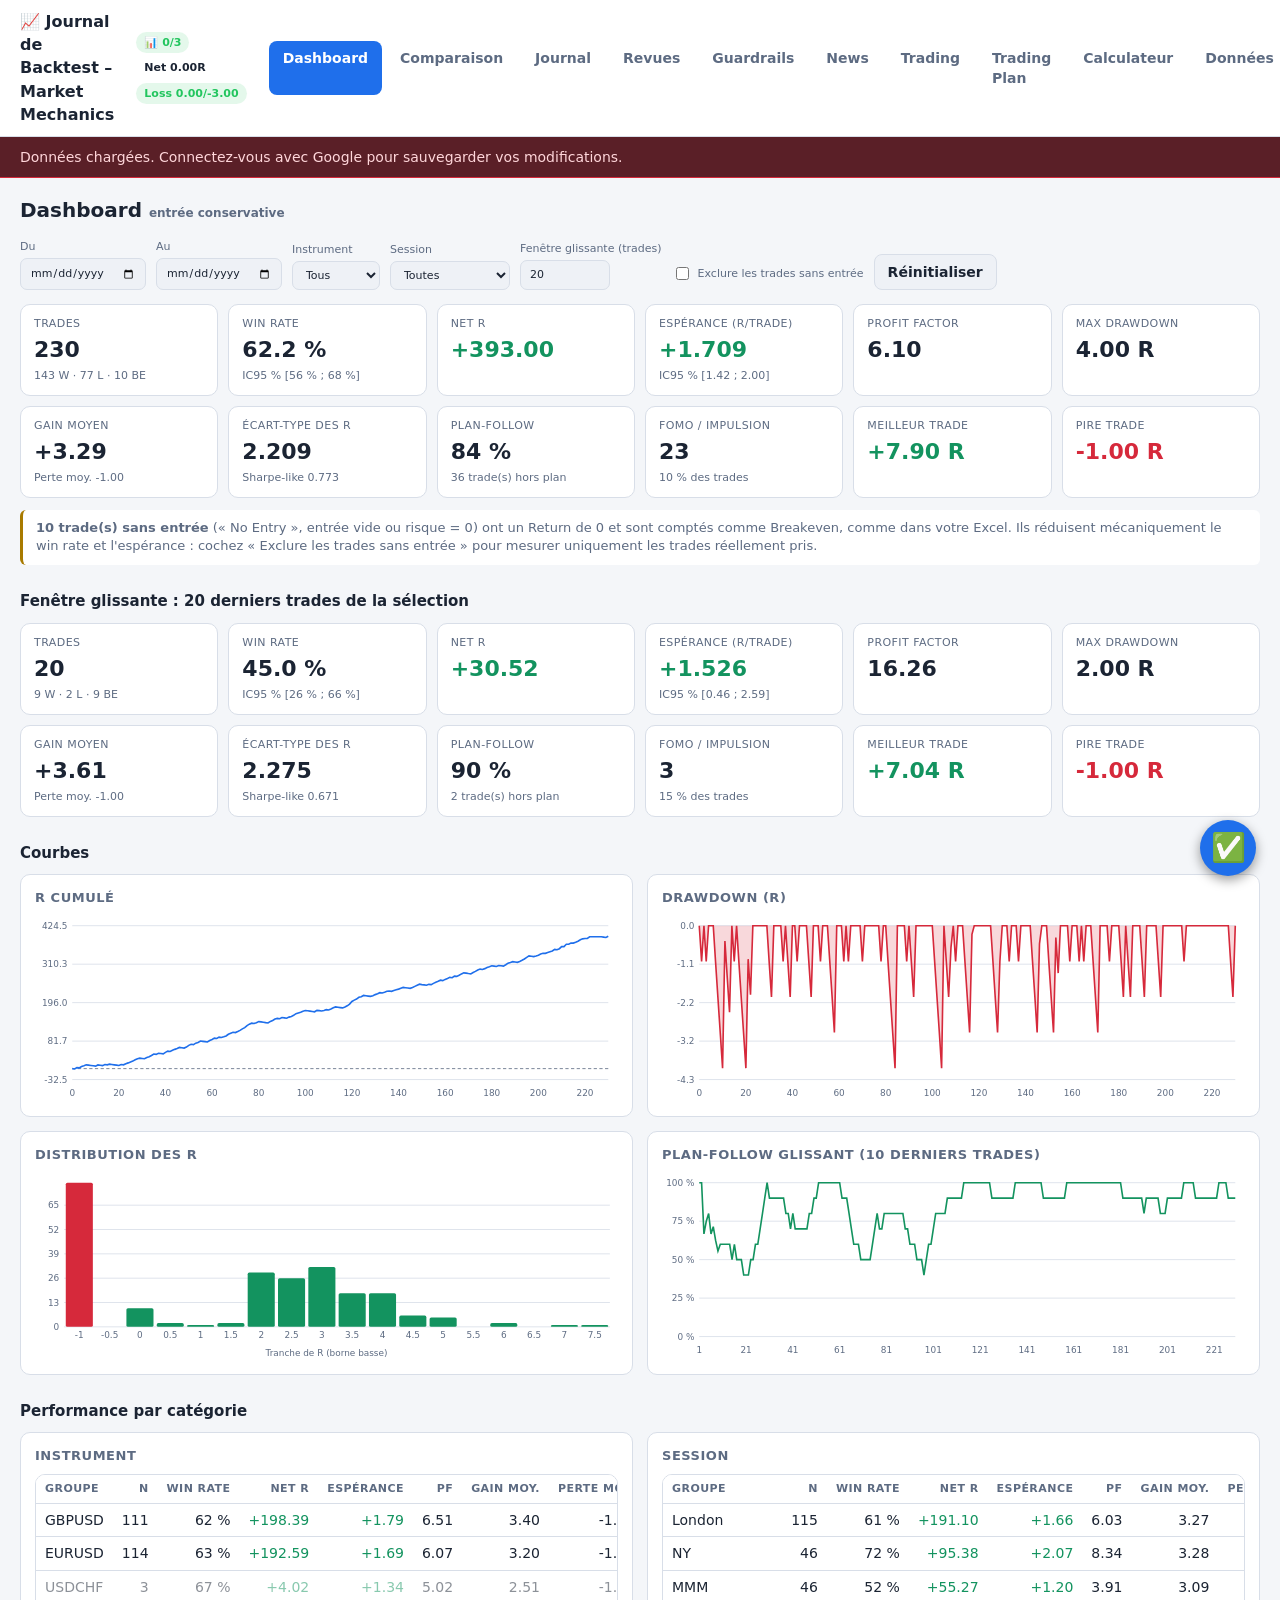
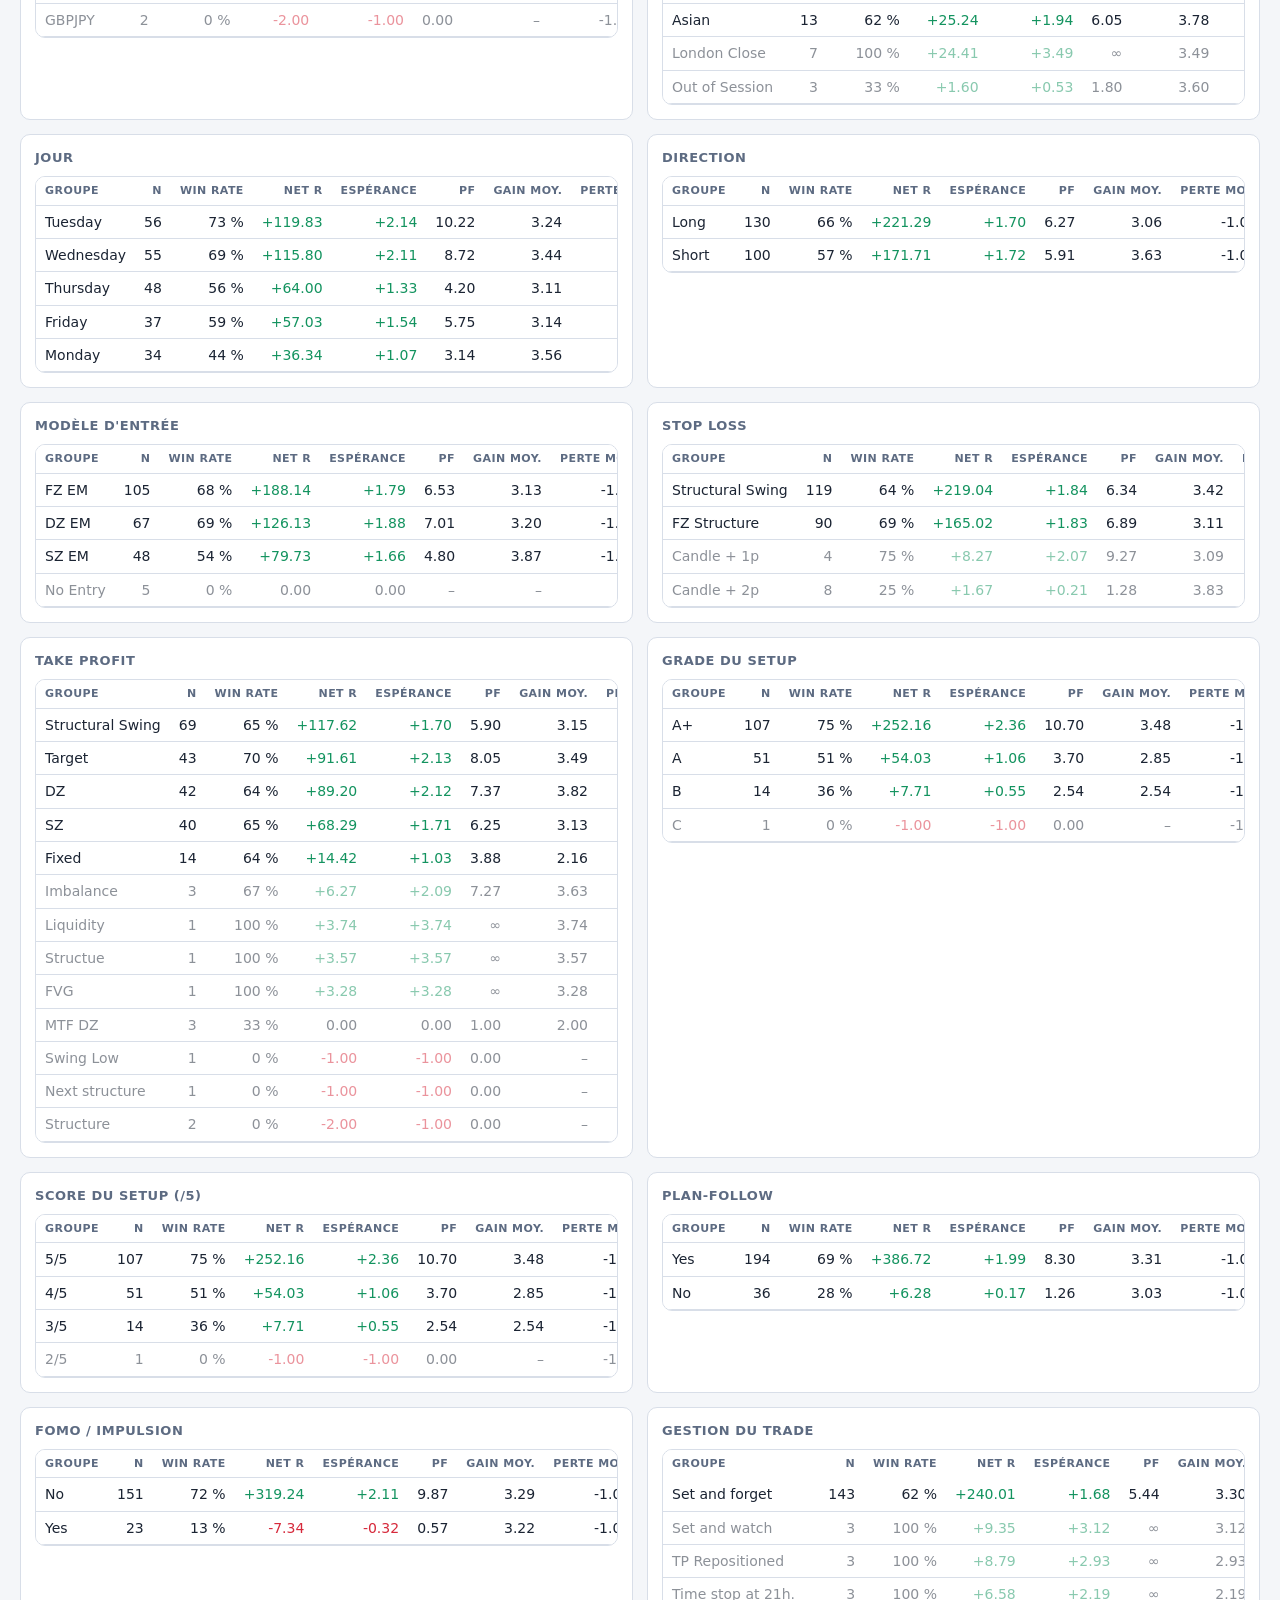
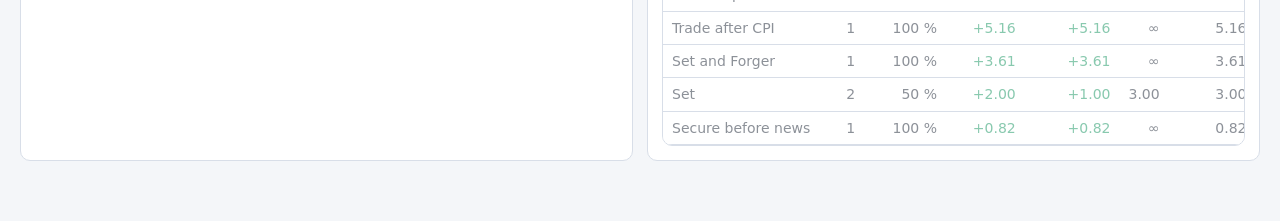
==== index.html @ b5538c38 "Add files via upload" ====
<!doctype html>
<html lang="fr">
<head>
<meta charset="utf-8">
<meta name="viewport" content="width=device-width, initial-scale=1, viewport-fit=cover">
<meta name="referrer" content="no-referrer">
<meta name="theme-color" content="#0f1318">
<title>Journal de Backtest – Market Mechanics</title>
<link rel="stylesheet" href="style.css">
<link rel="manifest" href="manifest.json">
<link rel="icon" href="data:image/svg+xml,<svg xmlns='http://www.w3.org/2000/svg' viewBox='0 0 100 100'><text y='.9em' font-size='90'>📈</text></svg>">
</head>
<body>
<header class="top">
  <div class="brand">📈 <span id="dbname">Journal de Backtest – Market Mechanics</span></div>
  <div id="gr-status-bar" class="gr-bar"></div>
  <nav id="nav">
    <a href="#/dashboard" data-v="dashboard">Dashboard</a>
    <a href="#/compare" data-v="compare">Comparaison</a>
    <a href="#/journal" data-v="journal">Journal</a>
    <a href="#/reviews" data-v="reviews">Revues</a>
    <a href="#/guardrails" data-v="guardrails">Guardrails</a>
    <a href="#/news" data-v="news">News</a>
    <a href="#/trading" data-v="trading">Trading</a>
    <a href="#/plan" data-v="plan">Trading Plan</a>
    <a href="#/calc" data-v="calc">Calculateur</a>
    <a href="#/data" data-v="data">Données</a>
  </nav>
  <span id="auth-info" class="muted small"></span>
  <button id="auth-btn" class="btn primary">Connexion Google</button>
  <button id="btn-new" class="btn primary">+ Nouveau trade</button>
</header>
<div id="banner" class="banner" hidden></div>
<main id="main"><p class="muted pad">Chargement…</p></main>
<div id="news-container" hidden></div>
<div id="overlay" class="overlay" hidden><div class="modal" id="modal"></div></div>
<div id="lightbox" class="lightbox" hidden></div>
<div id="toast" class="toast" hidden></div>
<script src="https://accounts.google.com/gsi/client" async defer></script>
<script src="drive.js"></script>
<script src="stats.js"></script>
<script src="app.js"></script>

<a href="checklist.html" target="_blank" id="checklist-fab" title="Trading Checklist">✅</a>
</body>
</html>
---- style.css ----
:root{--bg:#0f1318;--panel:#171d25;--panel2:#1d2530;--line:#2a3441;--text:#e6ebf2;--muted:#8d9bb0;--accent:#4c9aff;
--win:#2ecc8f;--loss:#ff5d6c;--be:#e0b341;--radius:10px}
@media (prefers-color-scheme:light){:root{--bg:#f4f6f9;--panel:#fff;--panel2:#eef1f6;--line:#d8dee8;--text:#1b2433;--muted:#5d6b82;--accent:#1f6feb;--win:#13935f;--loss:#d6293b;--be:#a87a00}}
*{box-sizing:border-box}
body{margin:0;background:var(--bg);color:var(--text);font:14px/1.45 system-ui,-apple-system,"Segoe UI",Roboto,sans-serif}
a{color:var(--accent)}
.top{display:flex;align-items:center;gap:18px;padding:10px 20px;background:var(--panel);border-bottom:1px solid var(--line);position:sticky;top:0;z-index:20}
.brand{font-weight:700;font-size:16px}
nav{display:flex;gap:4px;flex:1}
nav a{padding:7px 14px;border-radius:8px;text-decoration:none;color:var(--muted);font-weight:600}
nav a:hover{background:var(--panel2);color:var(--text)}
nav a.on{background:var(--accent);color:#fff}
main{max-width:1400px;margin:0 auto;padding:18px 20px 60px}
.pad{padding:30px}.muted{color:var(--muted)}.small{font-size:12px}
.btn{border:1px solid var(--line);background:var(--panel2);color:var(--text);padding:7px 13px;border-radius:8px;cursor:pointer;font:inherit;font-weight:600}
.btn:hover{border-color:var(--accent)}
.btn.primary{background:var(--accent);border-color:var(--accent);color:#fff}
.btn.danger{color:var(--loss)}
.btn.sm{padding:3px 9px;font-size:12px}
.banner{background:#5a1f27;color:#ffd6da;padding:10px 20px;border-bottom:1px solid var(--loss)}
h1{font-size:20px;margin:0 0 14px}h2{font-size:15px;margin:26px 0 10px}h3{font-size:13px;margin:0 0 8px;color:var(--muted);text-transform:uppercase;letter-spacing:.04em}
.bar{display:flex;flex-wrap:wrap;gap:10px;align-items:end;margin-bottom:14px}
.bar label{display:flex;flex-direction:column;font-size:11px;color:var(--muted);gap:3px}
input,select,textarea{background:var(--panel2);color:var(--text);border:1px solid var(--line);border-radius:7px;padding:6px 9px;font:inherit}
input:focus,select:focus,textarea:focus{outline:2px solid var(--accent);outline-offset:-1px}
textarea{width:100%;resize:vertical;min-height:62px}
.kpis{display:grid;grid-template-columns:repeat(auto-fill,minmax(170px,1fr));gap:10px}
.kpi{background:var(--panel);border:1px solid var(--line);border-radius:var(--radius);padding:11px 13px}
.kpi .l{font-size:11px;color:var(--muted);text-transform:uppercase;letter-spacing:.04em}
.kpi .v{font-size:22px;font-weight:700;margin-top:2px}
.kpi .s{font-size:11px;color:var(--muted);margin-top:2px}
.pos{color:var(--win)}.neg{color:var(--loss)}.neu{color:var(--be)}
.note{background:var(--panel);border-left:3px solid var(--be);padding:9px 13px;border-radius:6px;color:var(--muted);margin:12px 0;font-size:13px}
.grid2{display:grid;grid-template-columns:repeat(auto-fit,minmax(420px,1fr));gap:14px}
.card{background:var(--panel);border:1px solid var(--line);border-radius:var(--radius);padding:14px}
svg.chart{width:100%;height:auto;display:block}
svg text{fill:var(--muted);font-size:11px}
table{width:100%;border-collapse:collapse}
th,td{padding:6px 9px;text-align:left;border-bottom:1px solid var(--line);white-space:nowrap}
th{font-size:11px;color:var(--muted);text-transform:uppercase;letter-spacing:.04em;position:sticky;top:0;background:var(--panel)}
td.num,th.num{text-align:right;font-variant-numeric:tabular-nums}
tr.click{cursor:pointer}tr.click:hover td{background:var(--panel2)}
tr.low td{opacity:.5}
.twrap{overflow:auto;border:1px solid var(--line);border-radius:var(--radius);background:var(--panel);max-height:72vh}
.badge{display:inline-block;padding:1px 8px;border-radius:99px;font-size:11px;font-weight:700;border:1px solid var(--line)}
.badge.Win{color:var(--win);border-color:var(--win)}.badge.Loss{color:var(--loss);border-color:var(--loss)}.badge.Breakeven{color:var(--be);border-color:var(--be)}
.badge.g{color:var(--accent);border-color:var(--accent)}
.overlay{position:fixed;inset:0;background:rgba(0,0,0,.62);z-index:50;display:flex;justify-content:center;align-items:flex-start;overflow:auto;padding:30px 14px}
.overlay[hidden],.lightbox[hidden],.toast[hidden],.banner[hidden]{display:none}
.modal{background:var(--bg);border:1px solid var(--line);border-radius:14px;width:min(1180px,100%);padding:18px 20px 22px}
.mhead{display:flex;gap:12px;align-items:center;flex-wrap:wrap;margin-bottom:12px}
.mhead h1{margin:0;flex:1}
.shots{display:grid;grid-template-columns:repeat(auto-fit,minmax(420px,1fr));gap:12px}
.shot{background:var(--panel);border:1px solid var(--line);border-radius:var(--radius);padding:9px}
.shot h3{display:flex;justify-content:space-between}
.shot img{width:100%;border-radius:6px;display:block;cursor:zoom-in;background:var(--panel2);min-height:90px;margin-bottom:8px}
.shot .nolink{color:var(--muted);font-size:12px;padding:20px 8px;text-align:center;border:1px dashed var(--line);border-radius:6px}
.shot .fail{padding:14px 8px;text-align:center;border:1px dashed var(--loss);border-radius:6px;font-size:12px;margin-bottom:8px}
.details{display:grid;grid-template-columns:repeat(auto-fill,minmax(210px,1fr));gap:8px 18px;margin:14px 0}
.details div{border-bottom:1px solid var(--line);padding:4px 0}
.details b{display:block;font-size:11px;color:var(--muted);font-weight:600;text-transform:uppercase;letter-spacing:.04em}
.textblock{background:var(--panel);border:1px solid var(--line);border-radius:8px;padding:9px 12px;white-space:pre-wrap;margin:6px 0}
.form{display:grid;grid-template-columns:repeat(auto-fill,minmax(190px,1fr));gap:10px 14px}
.form label{display:flex;flex-direction:column;font-size:11px;color:var(--muted);gap:3px;text-transform:uppercase;letter-spacing:.04em}
.form label.wide{grid-column:1/-1}
.form fieldset{grid-column:1/-1;border:1px solid var(--line);border-radius:8px;margin:0;padding:8px 12px 12px}
.form legend{font-size:11px;color:var(--muted);text-transform:uppercase;padding:0 6px}
.form .row{display:grid;grid-template-columns:repeat(auto-fill,minmax(170px,1fr));gap:10px 14px}
.actions{display:flex;gap:8px;margin-top:16px;justify-content:flex-end}
.lightbox{position:fixed;inset:0;background:rgba(0,0,0,.92);z-index:80;display:flex;flex-direction:column;align-items:center;justify-content:center;padding:14px}
.lightbox img{max-width:96vw;max-height:84vh;object-fit:contain}
.lightbox .cap{color:#dbe3ef;margin:8px 0;font-size:13px}
.lightbox .nav{position:absolute;top:50%;font-size:40px;color:#fff;background:rgba(255,255,255,.12);border:0;border-radius:8px;padding:6px 14px;cursor:pointer}
.lightbox .prev{left:12px}.lightbox .next{right:12px}.lightbox .x{position:absolute;top:10px;right:16px;font-size:28px;color:#fff;background:none;border:0;cursor:pointer}
.toast{position:fixed;bottom:20px;left:50%;transform:translateX(-50%);background:var(--panel);border:1px solid var(--line);padding:9px 18px;border-radius:99px;z-index:90;box-shadow:0 4px 18px rgba(0,0,0,.4)}
.tabs{display:flex;gap:4px;margin-bottom:14px}
.tabs button{border:1px solid var(--line);background:var(--panel);color:var(--muted);padding:6px 14px;border-radius:8px;cursor:pointer;font:inherit;font-weight:600}
.tabs button.on{background:var(--accent);color:#fff;border-color:var(--accent)}
.qa{margin:10px 0}.qa label{display:block;font-weight:600;margin-bottom:4px}
.thumbs{display:inline-flex;gap:3px}
@media(max-width:700px){.grid2,.shots{grid-template-columns:1fr}.top{flex-wrap:wrap}}

.cal-grid{display:grid;grid-template-columns:repeat(auto-fit,minmax(280px,1fr));gap:12px;margin-top:14px}
.cal-day{background:var(--panel);border:1px solid var(--line);border-radius:var(--radius);overflow:hidden;min-height:200px}
.cal-today{border-color:var(--accent);border-width:2px}
.cal-day-header{background:var(--panel2);padding:10px 14px;font-weight:700;font-size:15px;display:flex;justify-content:space-between;align-items:center;border-bottom:1px solid var(--line)}
.cal-today .cal-day-header{background:var(--accent);color:#fff}
.cal-date{font-size:12px;font-weight:400;opacity:.7}
.cal-event{padding:8px 12px;border-bottom:1px solid var(--line)}
.cal-event:last-child{border-bottom:none}
.cal-high{background:rgba(239,68,68,.06)}
.cal-med{background:rgba(245,158,11,.04)}
.cal-event-head{display:flex;align-items:center;gap:6px;font-size:13px}
.cal-time{color:var(--muted);font-size:11px;margin-left:auto}
.cal-event-title{font-size:13px;margin:2px 0}
.cal-event-data{font-size:11px;color:var(--muted);display:flex;gap:8px;flex-wrap:wrap}
.cal-actual{color:var(--text);font-weight:600}
.guardrails{margin-bottom:14px}
.gr-alert{padding:10px 14px;border-radius:8px;margin-bottom:6px;font-weight:600;display:flex;align-items:center;gap:8px}
.gr-danger{background:rgba(255,70,90,.15);border:1px solid var(--loss);color:var(--loss)}
.gr-warn{background:rgba(224,179,65,.15);border:1px solid var(--be);color:var(--be)}
.gr-ok{background:rgba(46,204,143,.12);border:1px solid var(--win);color:var(--win)}
.gr-summary{font-size:12px;color:var(--muted);margin-top:2px;margin-bottom:8px}
.gr-icon{font-size:18px}
.gr-settings{background:var(--panel);border:1px solid var(--line);border-radius:var(--radius);padding:14px;margin-top:14px}
.gr-settings h3{margin:0 0 10px}
.gr-row{display:flex;flex-wrap:wrap;gap:12px;align-items:end}
.gr-row label{display:flex;flex-direction:column;font-size:11px;color:var(--muted);gap:3px;text-transform:uppercase}
.gr-row input[type=number]{width:80px}

/* Calculator */
.calc-grid{display:grid;grid-template-columns:repeat(auto-fit,minmax(180px,1fr));gap:12px;align-items:end}
.calc-field{display:flex;flex-direction:column;font-size:11px;color:var(--muted);text-transform:uppercase;gap:3px}
.calc-field input,.calc-field select{font-size:15px;padding:8px}
.calc-readonly{background:var(--panel2)!important;font-weight:700;color:var(--accent)}
.calc-result{background:var(--accent);color:#fff;border-radius:var(--radius);padding:16px;text-align:center;display:flex;flex-direction:column;justify-content:center;min-height:80px}
.calc-result-label{font-size:11px;text-transform:uppercase;opacity:.8;margin-bottom:4px}
.calc-result-value{font-size:32px;font-weight:700}

/* News embed */
.cal-embed{width:100%;overflow:hidden;border-radius:var(--radius)}
.cal-embed iframe{display:block;min-height:500px}
.nw-filters{background:var(--panel);border:1px solid var(--line);border-radius:var(--radius);padding:12px;margin-bottom:14px}
.nw-filter-row{display:flex;flex-wrap:wrap;align-items:center;gap:8px;margin-bottom:8px}
.nw-filter-row:last-of-type{margin-bottom:0}
.nw-label{font-size:12px;font-weight:600;color:var(--muted);text-transform:uppercase;min-width:70px}
.nw-chip{display:inline-flex;align-items:center;gap:4px;font-size:13px;padding:4px 8px;border-radius:6px;background:var(--panel2);cursor:pointer;user-select:none}
.nw-chip:hover{background:var(--line)}
.nw-chip input{margin:0}

#checklist-fab{position:fixed;bottom:24px;right:24px;width:56px;height:56px;border-radius:50%;background:var(--accent);color:#fff;font-size:28px;display:flex;align-items:center;justify-content:center;text-decoration:none;box-shadow:0 4px 12px rgba(0,0,0,.4);z-index:900;transition:transform .15s}#checklist-fab:active{transform:scale(.9)}
/* Guardrail status bar */
.gr-bar{display:flex;flex-wrap:wrap;gap:4px;align-items:center;padding:0 4px}
.gr-pill{font-size:11px;font-weight:600;padding:3px 8px;border-radius:12px;white-space:nowrap;line-height:1.4}
.gr-pill-ok{background:rgba(34,197,94,.12);color:#22c55e}
.gr-pill-warn{background:rgba(245,158,11,.12);color:#f59e0b}
.gr-pill-danger{background:rgba(239,68,68,.15);color:#ef4444;animation:grpulse 2s infinite}
.gr-pill-target{background:rgba(59,130,246,.12);color:#3b82f6}
.gr-pill-news{background:rgba(239,68,68,.2);color:#ef4444;animation:grpulse 1s infinite;font-weight:700}
@keyframes grpulse{0%,100%{opacity:1}50%{opacity:.6}}
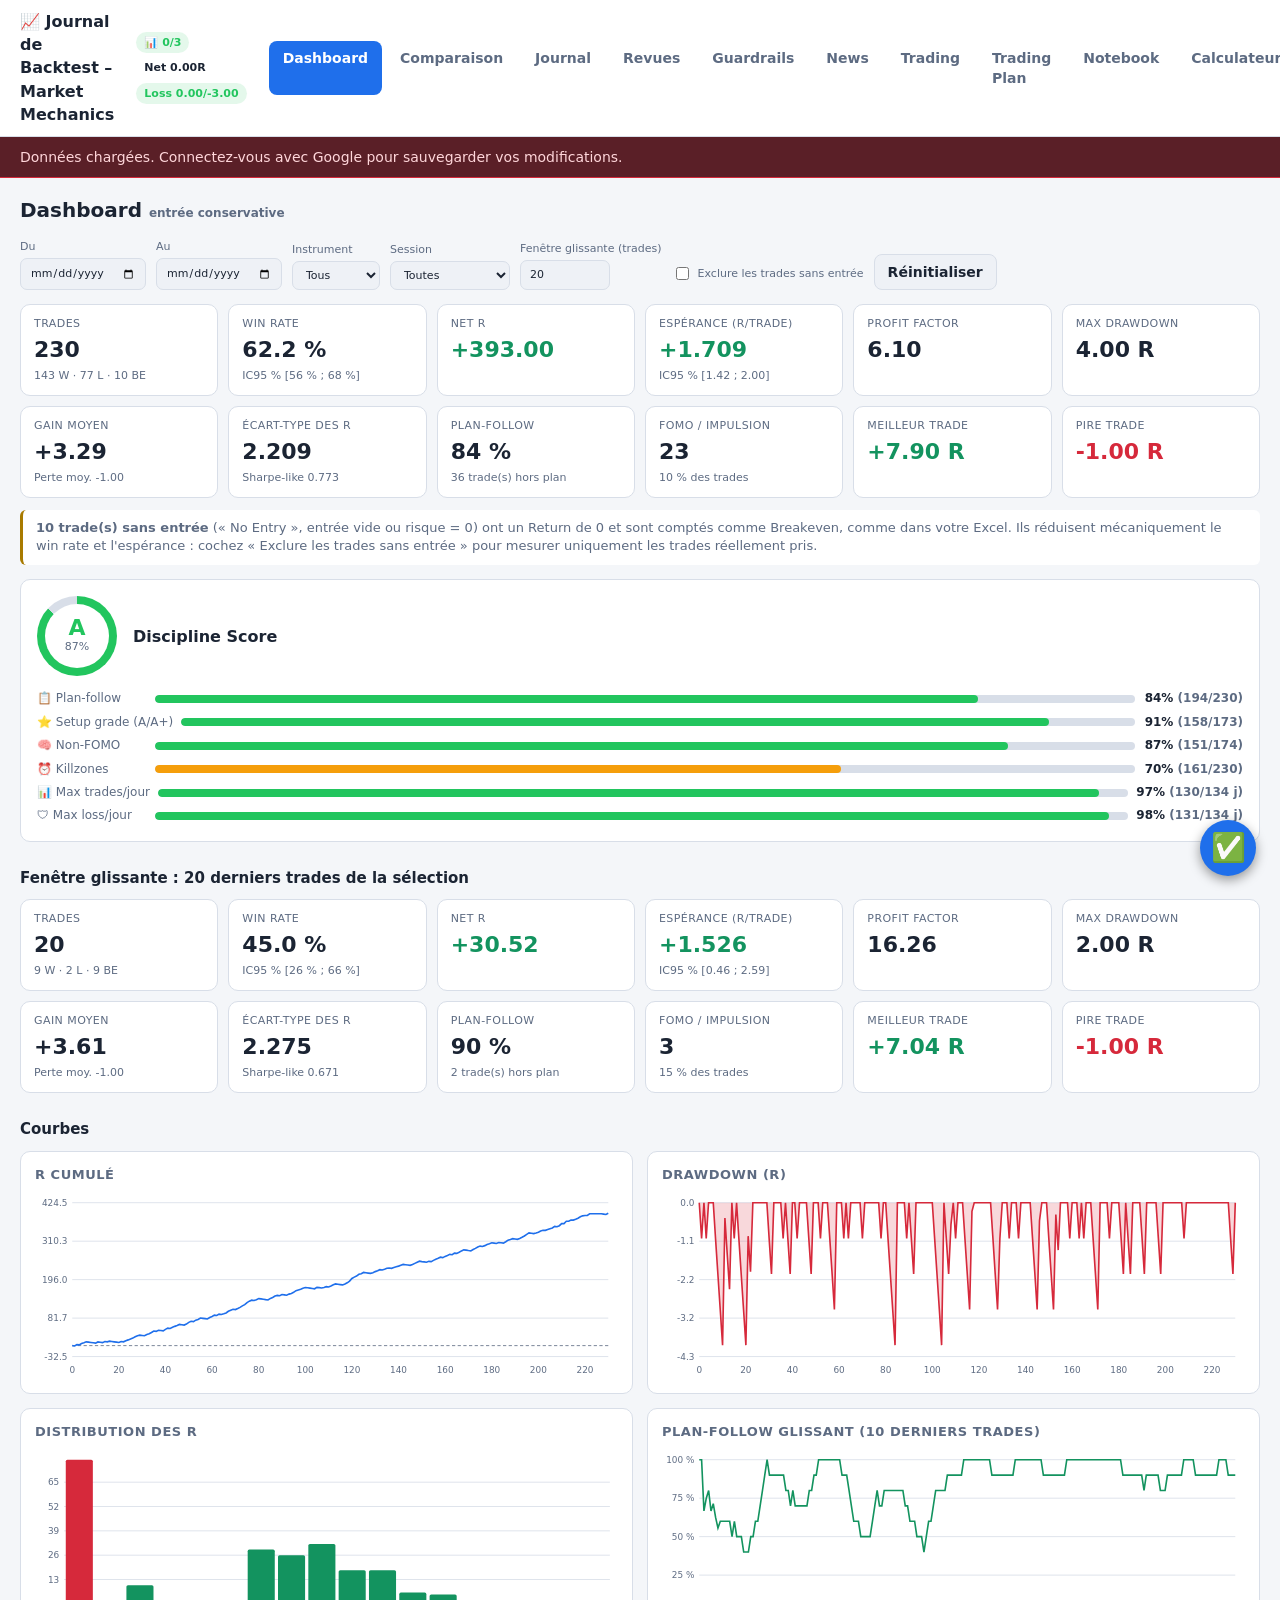
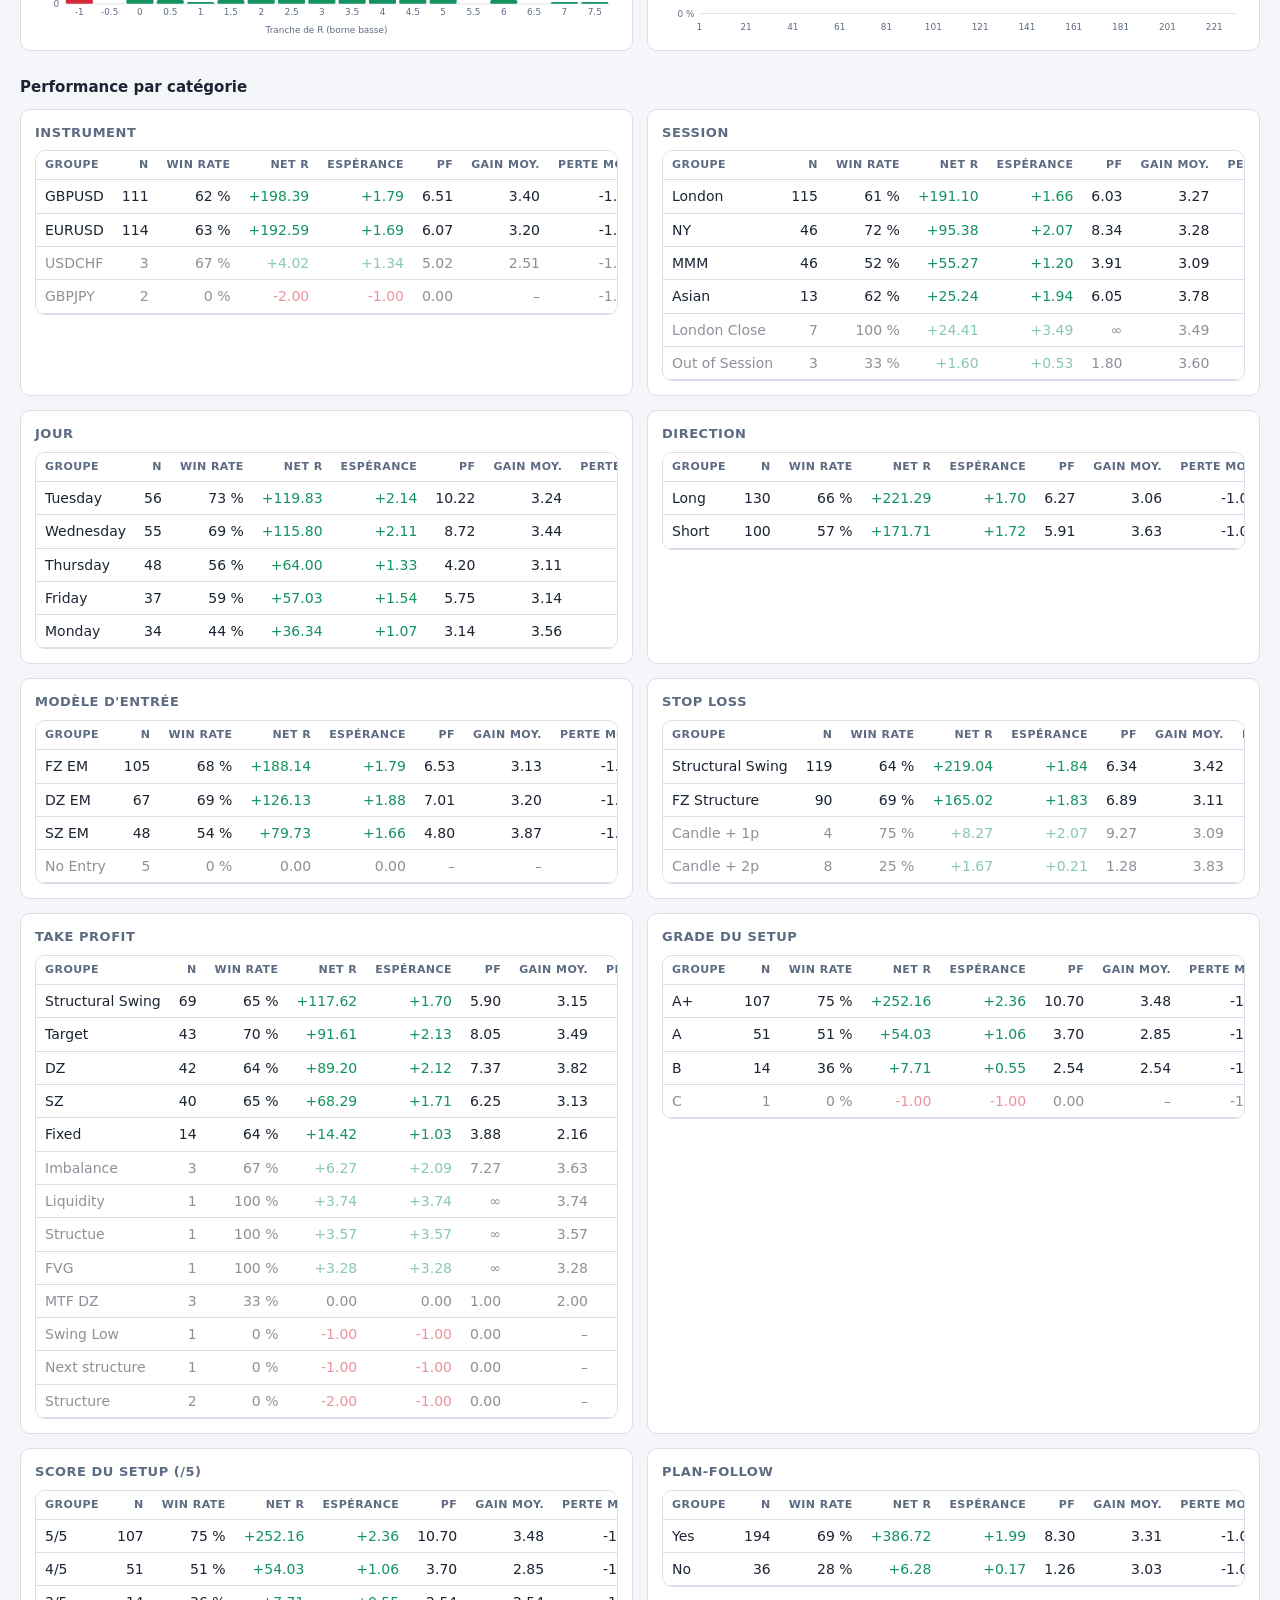
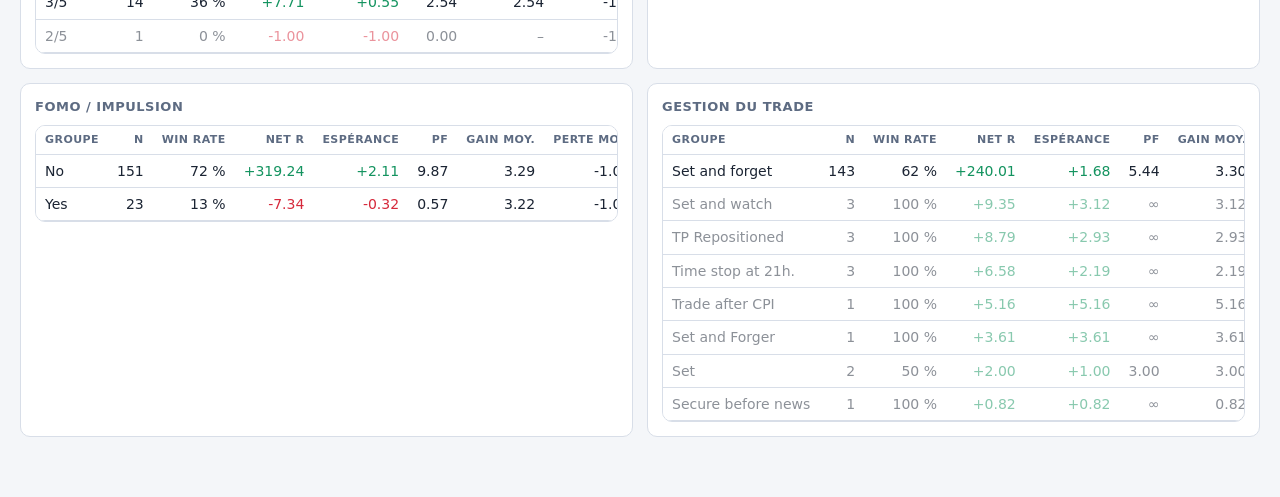
==== commit 8ec52994: "Add files via upload" ====
--- a/index.html
+++ b/index.html
@@ -23,6 +23,7 @@
     <a href="#/news" data-v="news">News</a>
     <a href="#/trading" data-v="trading">Trading</a>
     <a href="#/plan" data-v="plan">Trading Plan</a>
+    <a href="#/notebook" data-v="notebook">Notebook</a>
     <a href="#/calc" data-v="calc">Calculateur</a>
     <a href="#/data" data-v="data">Données</a>
   </nav>
--- a/style.css
+++ b/style.css
@@ -138,3 +138,70 @@
 .gr-pill-target{background:rgba(59,130,246,.12);color:#3b82f6}
 .gr-pill-news{background:rgba(239,68,68,.2);color:#ef4444;animation:grpulse 1s infinite;font-weight:700}
 @keyframes grpulse{0%,100%{opacity:1}50%{opacity:.6}}
+
+/* Discipline score */
+.disc-card{background:var(--panel);border:1px solid var(--line);border-radius:var(--radius);padding:16px;margin:14px 0}
+.disc-header{display:flex;align-items:center;gap:16px;margin-bottom:14px}
+.disc-gauge{width:80px;height:80px;border-radius:50%;background:conic-gradient(var(--clr) calc(var(--pct) * 3.6deg), var(--line) 0);display:flex;align-items:center;justify-content:center;flex-shrink:0}
+.disc-circle{width:64px;height:64px;border-radius:50%;background:var(--panel);display:flex;flex-direction:column;align-items:center;justify-content:center}
+.disc-grade{font-size:22px;font-weight:800;line-height:1}
+.disc-pct{font-size:11px;color:var(--muted)}
+.disc-title{font-size:16px;font-weight:700}
+.disc-breakdown{display:flex;flex-direction:column;gap:6px}
+.disc-row{display:flex;align-items:center;gap:8px}
+.disc-name{font-size:12px;min-width:110px;color:var(--muted)}
+.disc-bar-bg{flex:1;height:8px;background:var(--line);border-radius:4px;overflow:hidden;min-width:80px}
+.disc-bar-fill{height:100%;border-radius:4px;transition:width .4s}
+.disc-val{font-size:12px;font-weight:600;min-width:100px;text-align:right}
+
+/* Notebook */
+.nb-header{display:flex;align-items:baseline;gap:12px;margin-bottom:14px}
+.nb-layout{display:grid;grid-template-columns:260px 1fr;gap:16px;align-items:start}
+@media(max-width:800px){.nb-layout{grid-template-columns:1fr}}
+.nb-sidebar{background:var(--panel);border:1px solid var(--line);border-radius:var(--radius);padding:10px;max-height:calc(100vh - 220px);overflow-y:auto;position:sticky;top:10px}
+.nb-search input{width:100%;padding:8px 10px;font-size:13px;border-radius:8px;border:1px solid var(--line);background:var(--panel2);color:var(--text)}
+.nb-group{margin-top:14px}
+.nb-group-title{font-size:10px;font-weight:700;color:var(--muted);text-transform:uppercase;letter-spacing:.5px;margin-bottom:6px;display:flex;align-items:center;gap:6px}
+.nb-group-title span{background:var(--line);padding:1px 5px;border-radius:8px;font-size:9px}
+.nb-add-folder{margin-left:auto;background:none;border:none;color:var(--muted);font-size:16px;cursor:pointer;padding:0 4px;line-height:1}
+.nb-add-folder:hover{color:var(--accent)}
+.nb-item{padding:7px 8px;border-radius:7px;cursor:pointer;margin-bottom:2px}
+.nb-item:hover{background:var(--panel2)}
+.nb-item.active{background:rgba(59,130,246,.12)}
+.nb-item-title{font-size:13px;font-weight:600;white-space:nowrap;overflow:hidden;text-overflow:ellipsis}
+.nb-item-preview{font-size:11px;color:var(--muted);white-space:nowrap;overflow:hidden;text-overflow:ellipsis;margin-top:1px}
+.nb-item-time{font-size:10px;color:var(--muted);margin-top:2px}
+.nb-folder{padding:6px 8px;border-radius:7px;cursor:pointer;font-size:13px;display:flex;align-items:center;gap:6px;margin-bottom:2px}
+.nb-folder:hover{background:var(--panel2)}
+.nb-folder.active{background:rgba(59,130,246,.12);font-weight:600}
+.nb-folder span{margin-left:auto;font-size:10px;color:var(--muted);background:var(--line);padding:1px 6px;border-radius:8px}
+.nb-main{min-height:400px}
+.nb-grid-head{display:flex;justify-content:space-between;align-items:center;margin-bottom:12px}
+.nb-grid-head h2{margin:0;font-size:17px}
+.nb-grid{display:grid;grid-template-columns:repeat(auto-fill,minmax(220px,1fr));gap:12px}
+.nb-card{background:var(--panel);border:1px solid var(--line);border-radius:var(--radius);padding:14px;cursor:pointer;transition:transform .12s,border-color .12s;position:relative;min-height:130px}
+.nb-card:hover{transform:translateY(-2px);border-color:var(--accent)}
+.nb-pin-badge{position:absolute;top:8px;right:10px;font-size:13px}
+.nb-card-title{font-size:14px;font-weight:700;margin-bottom:6px;padding-right:20px}
+.nb-card-preview{font-size:12px;color:var(--muted);line-height:1.45;white-space:pre-wrap;overflow:hidden;max-height:70px}
+.nb-card-meta{font-size:10px;color:var(--muted);margin-top:8px;padding-top:6px;border-top:1px solid var(--line)}
+.nb-empty{text-align:center;padding:50px 20px;color:var(--muted);background:var(--panel);border:1px dashed var(--line);border-radius:var(--radius)}
+.nb-view,.nb-editor{background:var(--panel);border:1px solid var(--line);border-radius:var(--radius);padding:18px}
+.nb-view-head{display:flex;justify-content:space-between;align-items:flex-start;gap:12px;margin-bottom:14px;padding-bottom:12px;border-bottom:1px solid var(--line)}
+.nb-view-head h2{margin:0;font-size:19px}
+.nb-meta{font-size:11px;color:var(--muted);margin-top:3px}
+.nb-view-actions{display:flex;gap:6px;flex-shrink:0}
+.nb-content{line-height:1.65;font-size:14px}
+.nb-content h2{font-size:17px;margin:14px 0 8px}
+.nb-content h3{font-size:15px;margin:12px 0 6px}
+.nb-content h4{font-size:13px;margin:10px 0 5px;color:var(--muted)}
+.nb-content p{margin-bottom:8px}
+.nb-content ul{margin:0 0 10px 20px}
+.nb-content li{margin-bottom:4px}
+.nb-checklist{list-style:none;margin-left:0!important}
+.nb-checklist li{font-family:monospace;font-size:13px}
+.nb-editor-head{display:flex;gap:10px;margin-bottom:12px}
+.nb-title-input{flex:1;font-size:18px;font-weight:700;padding:8px 10px;border:1px solid var(--line);border-radius:8px;background:var(--panel2);color:var(--text)}
+.nb-folder-sel{padding:8px 10px;border:1px solid var(--line);border-radius:8px;background:var(--panel2);color:var(--text);font-size:13px}
+.nb-body-input{width:100%;min-height:380px;padding:12px;font-size:14px;line-height:1.6;border:1px solid var(--line);border-radius:8px;background:var(--panel2);color:var(--text);font-family:inherit;resize:vertical}
+.nb-editor-actions{display:flex;gap:8px;justify-content:flex-end;margin-top:12px}
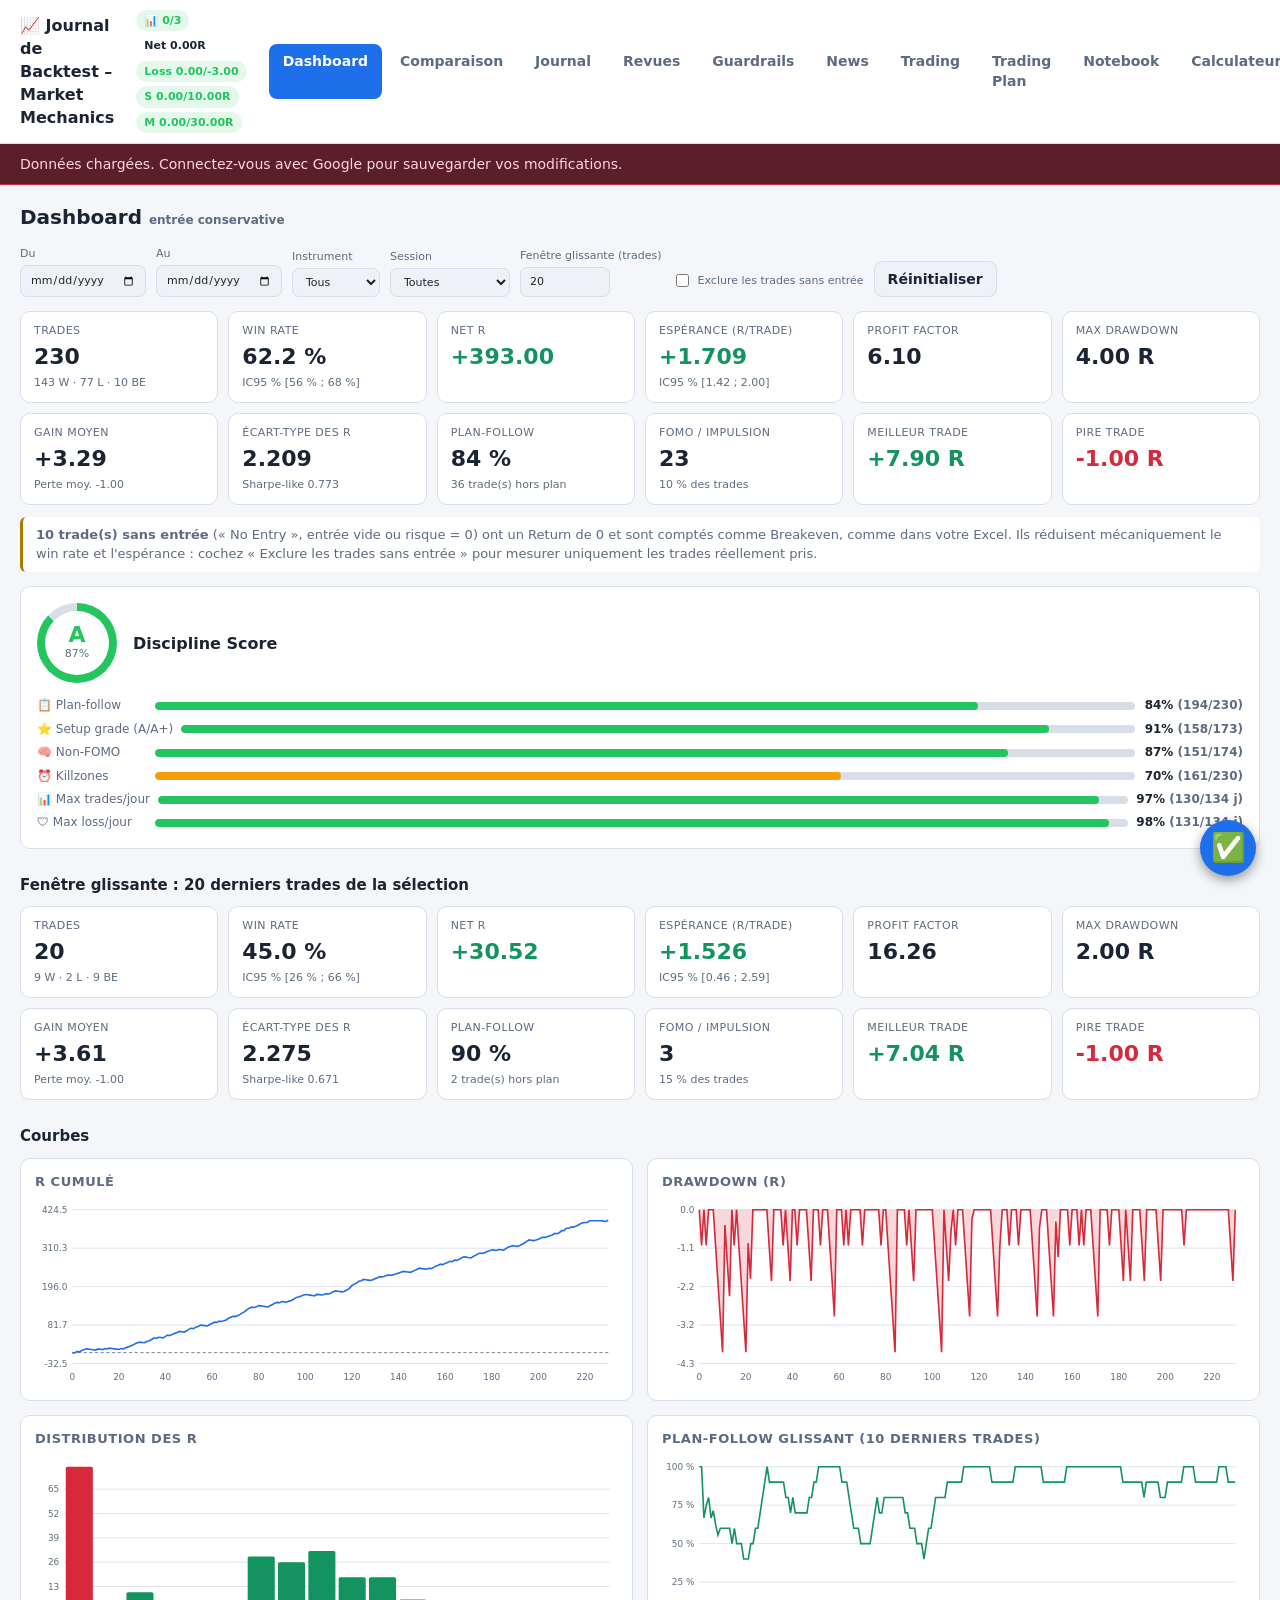
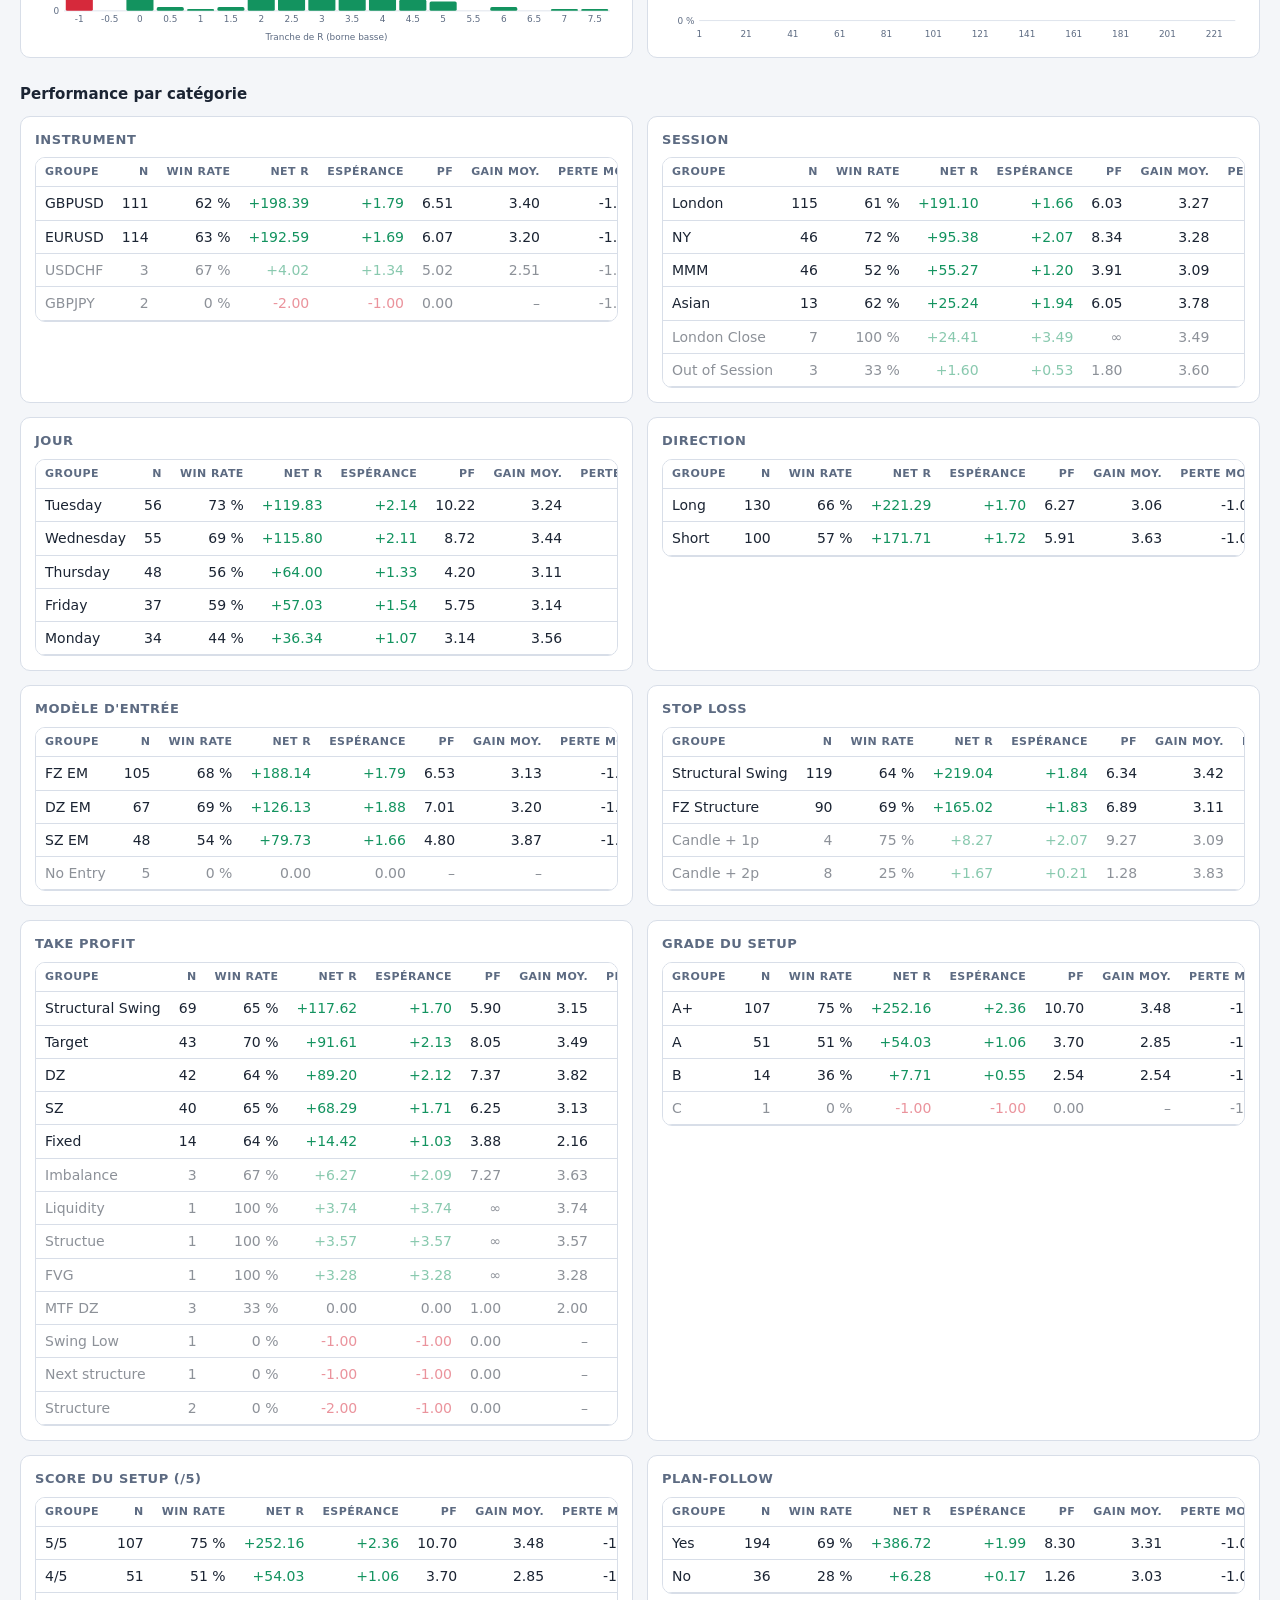
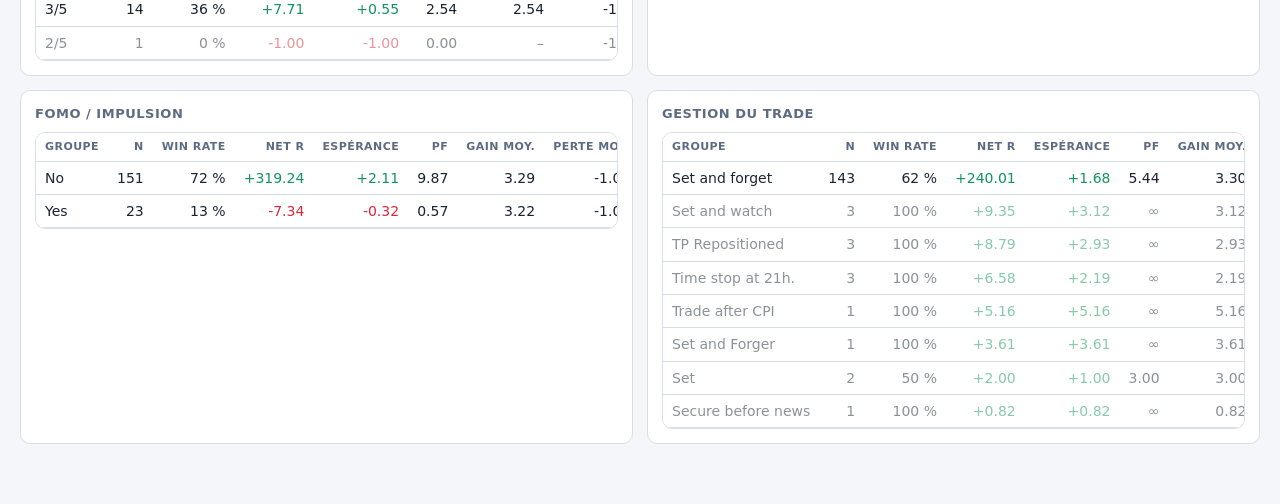
==== commit 83bb9c8e: "Add files via upload" ====
--- a/index.html
+++ b/index.html
@@ -1,6 +1,15 @@
 <!doctype html>
 <html lang="fr">
 <head>
+<script>
+/* Hidden renewal frame: hand the Google answer to the parent page and stop. The app must not start in here. */
+(function () {
+  if (window.top !== window.self && /[#&](access_token|error)=/.test(location.hash)) {
+    window.__OAUTH_FRAME__ = true;
+    try { window.parent.postMessage({ type: 'oauth_fragment', hash: location.hash }, location.origin); } catch (e) {}
+  }
+})();
+</script>
 <meta charset="utf-8">
 <meta name="viewport" content="width=device-width, initial-scale=1, viewport-fit=cover">
 <meta name="referrer" content="no-referrer">
@@ -37,7 +46,6 @@
 <div id="overlay" class="overlay" hidden><div class="modal" id="modal"></div></div>
 <div id="lightbox" class="lightbox" hidden></div>
 <div id="toast" class="toast" hidden></div>
-<script src="https://accounts.google.com/gsi/client" async defer></script>
 <script src="drive.js"></script>
 <script src="stats.js"></script>
 <script src="app.js"></script>
--- a/style.css
+++ b/style.css
@@ -205,3 +205,27 @@
 .nb-folder-sel{padding:8px 10px;border:1px solid var(--line);border-radius:8px;background:var(--panel2);color:var(--text);font-size:13px}
 .nb-body-input{width:100%;min-height:380px;padding:12px;font-size:14px;line-height:1.6;border:1px solid var(--line);border-radius:8px;background:var(--panel2);color:var(--text);font-family:inherit;resize:vertical}
 .nb-editor-actions{display:flex;gap:8px;justify-content:flex-end;margin-top:12px}
+
+/* Notebook attachments */
+.nb-attach-bar{display:flex;flex-wrap:wrap;gap:6px;align-items:center;margin-top:10px}
+.nb-attachments{display:flex;flex-wrap:wrap;gap:10px;margin-top:12px}
+.nb-att{position:relative;background:var(--panel2);border:1px solid var(--line);border-radius:10px;padding:8px}
+.nb-att-img img{max-width:260px;max-height:200px;border-radius:7px;display:block;cursor:zoom-in}
+.nb-att-audio{min-width:260px}
+.nb-audio-label{font-size:12px;margin-bottom:6px}
+.nb-att-audio audio{width:100%;height:34px}
+.nb-att-del{position:absolute;top:-8px;right:-8px;width:22px;height:22px;border-radius:50%;border:1px solid var(--line);background:var(--loss);color:#fff;font-size:14px;line-height:1;cursor:pointer;z-index:2}
+.nb-card-thumb{margin-top:8px;display:flex;gap:4px}
+.nb-card-thumb img{width:46px;height:34px;object-fit:cover;border-radius:4px}
+.nb-card-badges{font-size:11px;color:var(--muted);margin-top:6px}
+
+/* Notebook: unreachable image fallback */
+.nb-img-fallback{display:none;font-size:12px;color:var(--muted);padding:10px 12px;min-width:170px}
+.nb-img-fallback a{color:var(--accent)}
+.nb-att-img img.nb-img-broken{display:none}
+.nb-att-img img.nb-img-broken + .nb-img-fallback{display:block}
+
+/* Trading plan: plan bar */
+.tp-bar{display:flex;flex-wrap:wrap;gap:6px;align-items:center;background:var(--panel);border:1px solid var(--line);border-radius:var(--radius);padding:10px 12px;margin-bottom:12px}
+.tp-bar label{display:flex;align-items:center;gap:6px;font-size:12px;color:var(--muted);text-transform:uppercase;font-weight:600}
+.tp-bar select{font-size:14px;padding:6px 10px;border-radius:8px;border:1px solid var(--line);background:var(--panel2);color:var(--text);font-weight:600;text-transform:none}
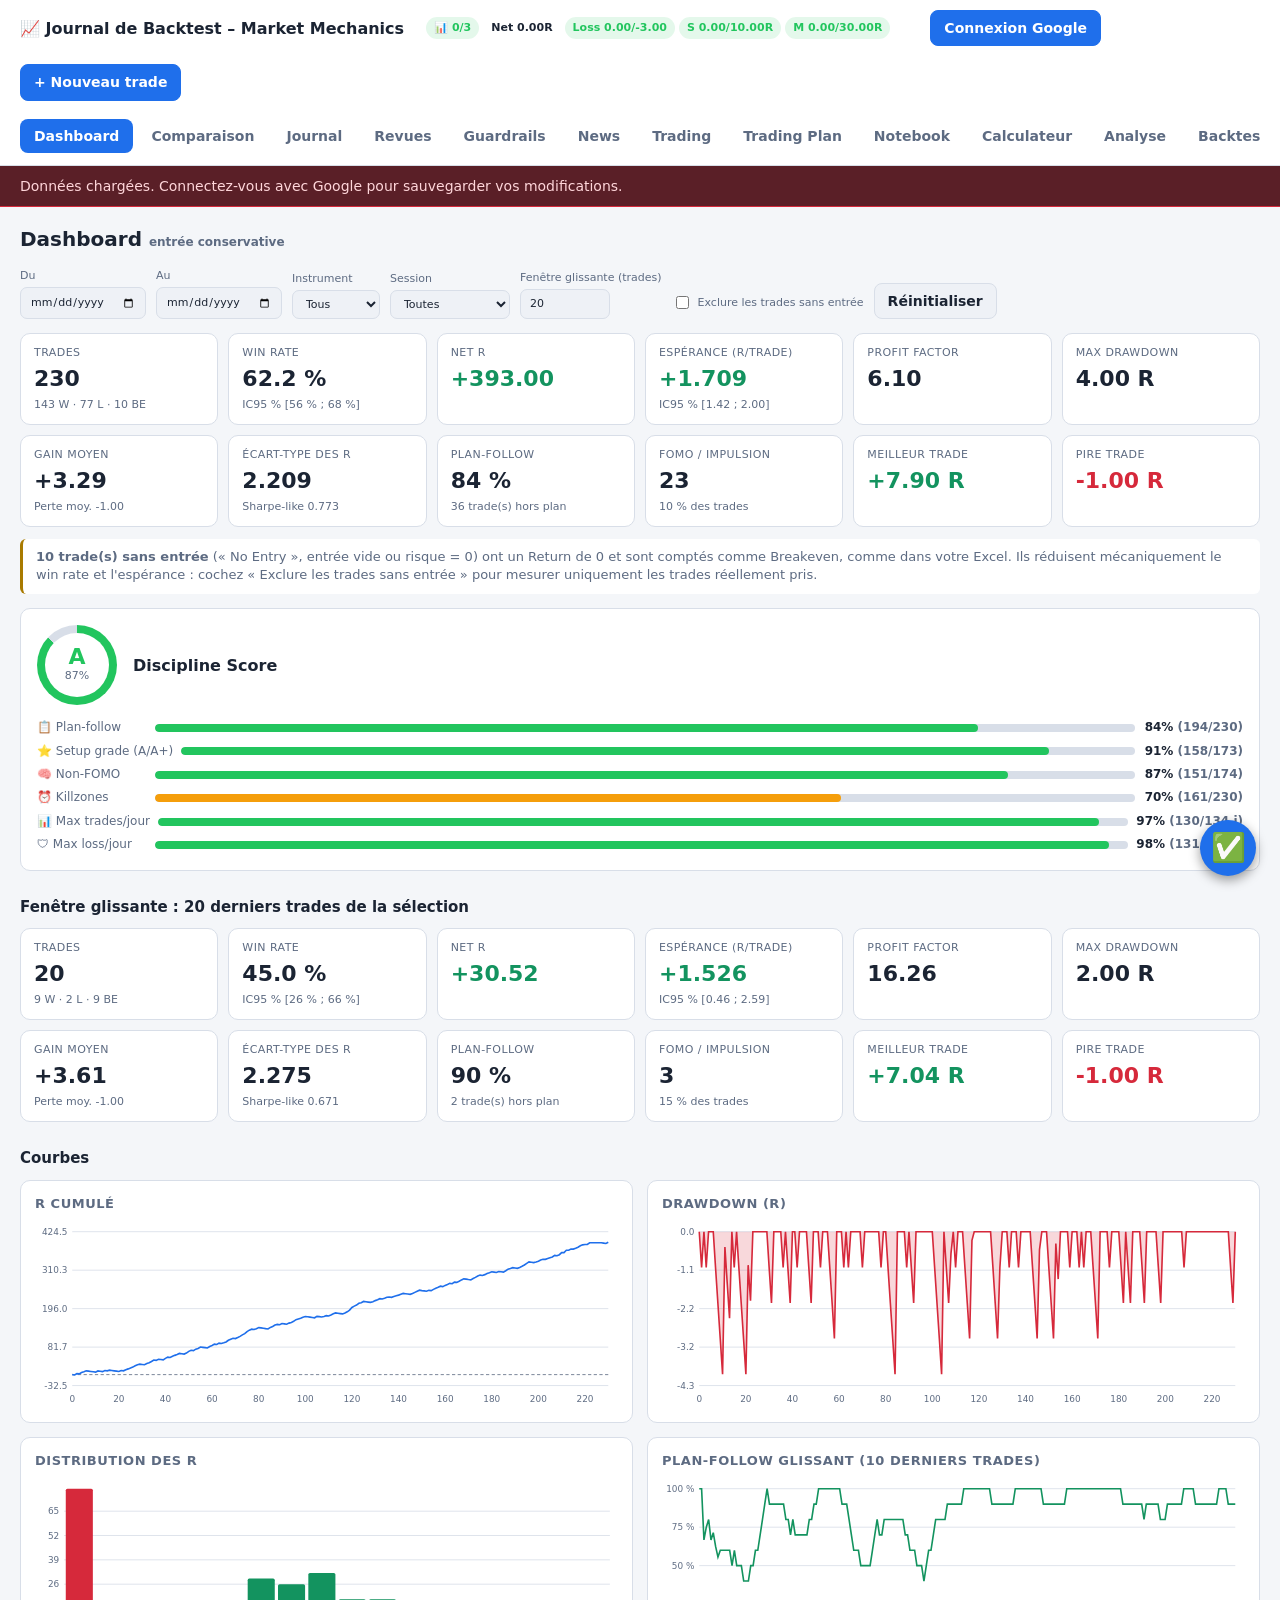
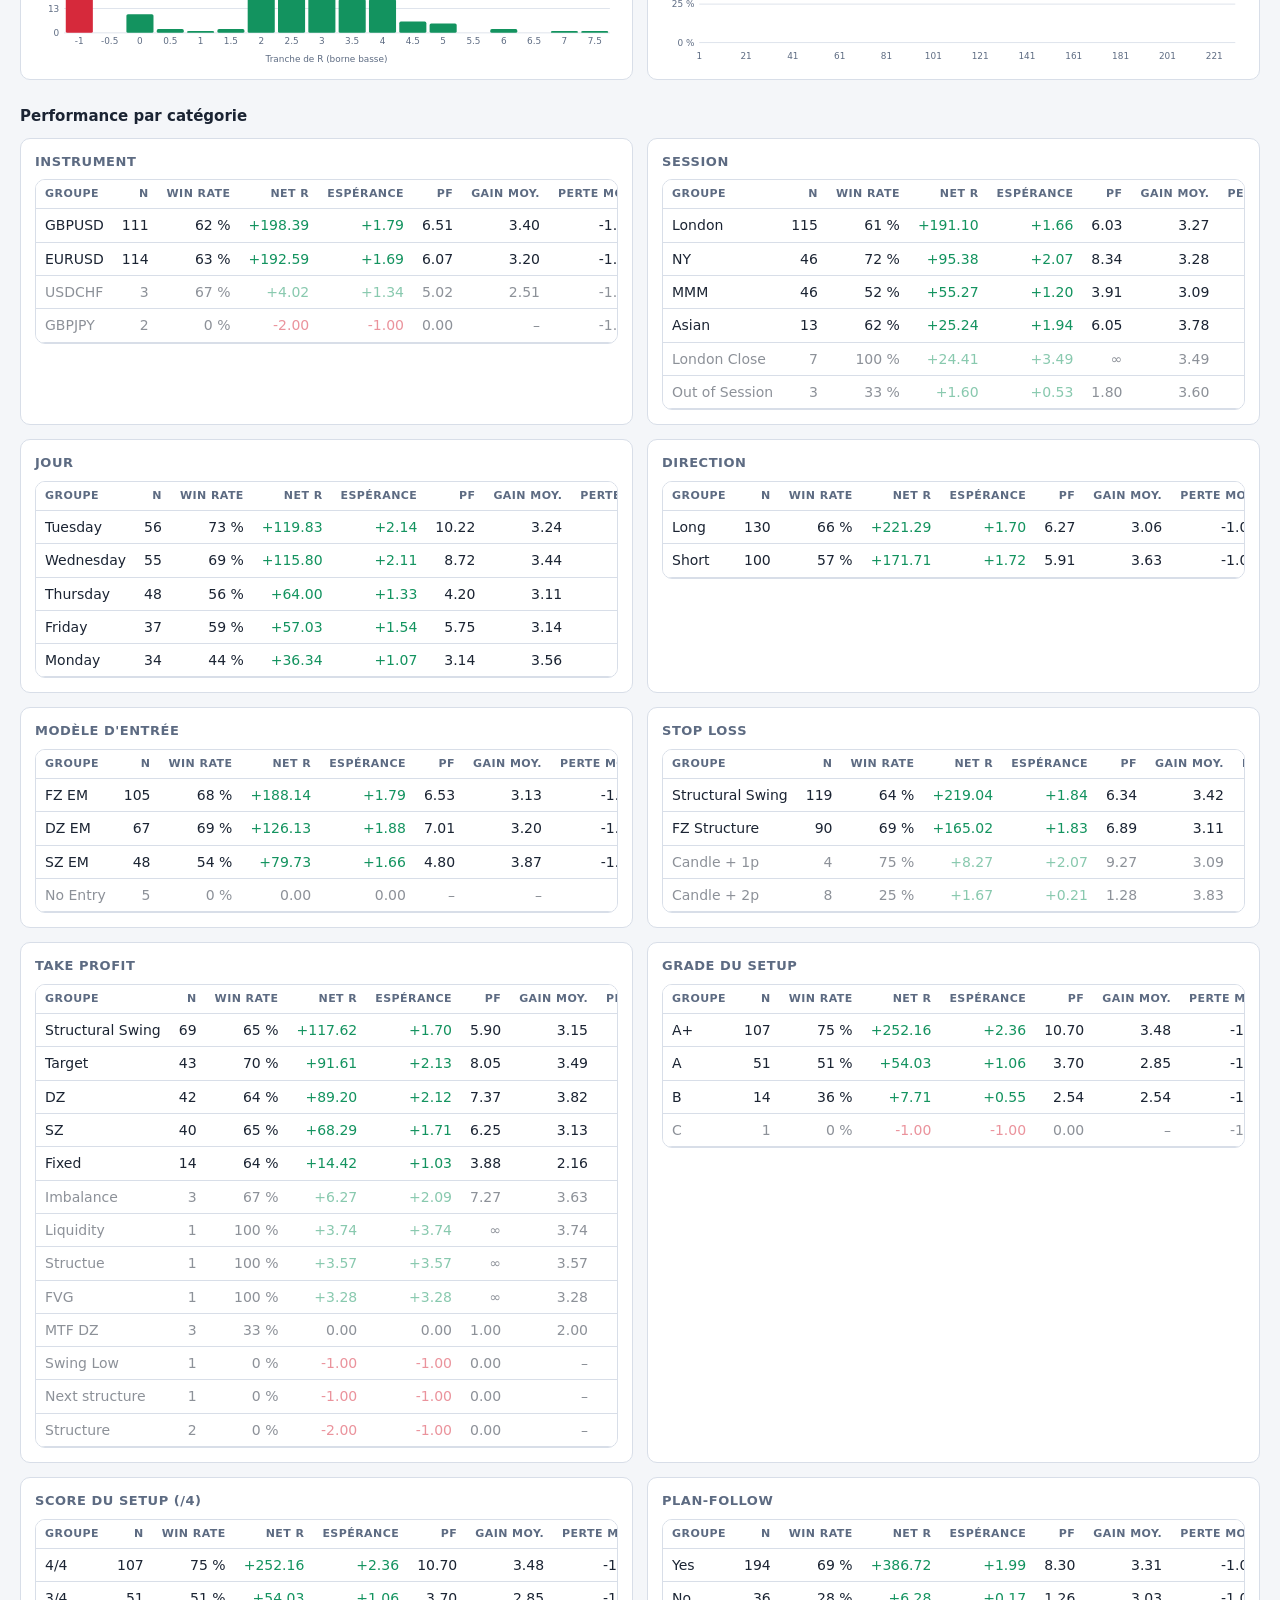
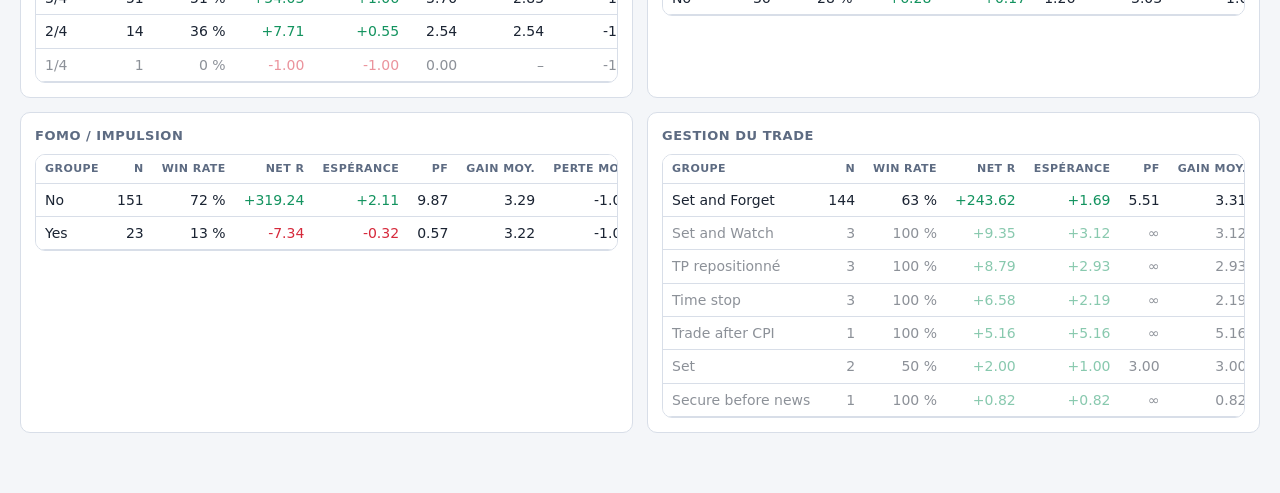
==== commit 23b99e39: "Add files via upload" ====
--- a/index.html
+++ b/index.html
@@ -34,6 +34,8 @@
     <a href="#/plan" data-v="plan">Trading Plan</a>
     <a href="#/notebook" data-v="notebook">Notebook</a>
     <a href="#/calc" data-v="calc">Calculateur</a>
+    <a href="#/analysis" data-v="analysis">Analyse</a>
+    <a href="#/bvl" data-v="bvl">Backtest vs Live</a>
     <a href="#/data" data-v="data">Données</a>
   </nav>
   <span id="auth-info" class="muted small"></span>
--- a/style.css
+++ b/style.css
@@ -229,3 +229,57 @@
 .tp-bar{display:flex;flex-wrap:wrap;gap:6px;align-items:center;background:var(--panel);border:1px solid var(--line);border-radius:var(--radius);padding:10px 12px;margin-bottom:12px}
 .tp-bar label{display:flex;align-items:center;gap:6px;font-size:12px;color:var(--muted);text-transform:uppercase;font-weight:600}
 .tp-bar select{font-size:14px;padding:6px 10px;border-radius:8px;border:1px solid var(--line);background:var(--panel2);color:var(--text);font-weight:600;text-transform:none}
+
+/* Trade form: multi-choice dropdown (Guardrails broken) */
+.ms-field{display:flex;flex-direction:column;gap:3px;min-width:0}
+.ms-title{font-size:11px;color:var(--muted);text-transform:uppercase;letter-spacing:.3px}
+.ms{position:relative}
+.ms summary{list-style:none;cursor:pointer;padding:8px 28px 8px 10px;border:1px solid var(--line);border-radius:8px;background:var(--panel2);color:var(--text);font-size:13px;white-space:nowrap;overflow:hidden;text-overflow:ellipsis;position:relative}
+.ms summary::-webkit-details-marker{display:none}
+.ms summary::after{content:'\25be';position:absolute;right:10px;top:50%;transform:translateY(-50%);color:var(--muted)}
+.ms[open] summary{border-color:var(--accent)}
+.ms-list{position:absolute;z-index:30;left:0;right:0;top:calc(100% + 4px);background:var(--panel);border:1px solid var(--line);border-radius:8px;padding:6px;box-shadow:0 8px 24px rgba(0,0,0,.25);min-width:220px}
+.ms-opt{display:flex!important;flex-direction:row!important;align-items:center;gap:8px;padding:7px 8px;border-radius:6px;font-size:13px!important;text-transform:none!important;color:var(--text)!important;cursor:pointer}
+.ms-opt:hover{background:var(--panel2)}
+.ms-opt input{margin:0;width:auto}
+
+/* Focus pills: yesterday's improvement + weekly priority */
+.gr-pill-focus{background:rgba(168,85,247,.14);color:#a855f7;cursor:pointer;max-width:280px;overflow:hidden;text-overflow:ellipsis}
+.gr-pill-prio{background:rgba(14,165,233,.14);color:#0ea5e9;cursor:pointer;max-width:280px;overflow:hidden;text-overflow:ellipsis}
+.gr-pill-focus b{font-weight:800;margin-left:2px}
+.focus-pop{position:absolute;z-index:1000;width:320px;max-width:calc(100vw - 16px);background:var(--panel);border:1px solid var(--line);border-radius:10px;box-shadow:0 10px 30px rgba(0,0,0,.3);padding:10px}
+.fp-head{font-weight:700;font-size:13px;margin-bottom:2px}
+.fp-foot{font-size:11px;color:var(--muted);margin-bottom:8px}
+.fp-text{font-size:14px;line-height:1.45;margin:6px 0 8px}
+.fp-opt{display:flex;gap:8px;align-items:flex-start;padding:8px;border-radius:7px;cursor:pointer;font-size:13px;line-height:1.4}
+.fp-opt:hover{background:var(--panel2)}
+.fp-opt input{margin-top:3px}
+.fp-opt small{display:block;color:var(--muted);font-size:11px;margin-top:2px}
+/* V3 */
+.emo-field{display:flex;flex-direction:column;gap:6px}
+.emo-row{display:flex;gap:6px}
+.emo-row select{flex:1;min-width:0}
+.kz-ind{display:flex;align-items:flex-end;gap:8px;padding-bottom:8px;flex-wrap:wrap}
+.snap-box{display:flex!important;flex-direction:row!important;align-items:center;gap:8px;padding:10px 12px;border:1px solid var(--accent);border-radius:8px;background:rgba(59,130,246,.08);grid-column:1/-1}
+.lockbar{grid-column:1/-1;padding:8px 12px;border-radius:8px;background:rgba(245,158,11,.10);border:1px solid rgba(245,158,11,.45);font-size:13px;margin:10px 0;display:flex;align-items:center;gap:10px;flex-wrap:wrap}
+.lockbar.open{background:rgba(239,68,68,.10);border-color:rgba(239,68,68,.5)}
+.snap-view{margin:10px 0;padding:8px 12px;border:1px solid var(--line);border-radius:8px}
+.snap-view ul{list-style:none;margin:8px 0 0;padding:0}
+.snap-view li{padding:4px 0;font-size:13px}
+.snap-view li.ok{color:var(--win)}
+.snap-view li.ko{color:var(--muted)}
+.costbar{height:8px;background:var(--line);border-radius:4px;overflow:hidden}
+.costbar span{display:block;height:100%}
+table.bvl th.ctr{text-align:center}
+table.bvl tr.sig td{background:rgba(59,130,246,.10)}
+.cl-group{padding:8px 0;border-bottom:1px solid var(--line)}
+.cl-group ul{margin:6px 0 0 18px;font-size:13px}
+.cl-group label{flex-direction:row!important;align-items:center;gap:8px}
+.form .wide{grid-column:1/-1}
+.form label.snap-box{text-transform:none;letter-spacing:0;font-size:13px;color:var(--text)}
+.form .ms-title{font-size:11px;color:var(--muted);text-transform:uppercase;letter-spacing:.04em}
+.top{flex-wrap:wrap}
+nav{flex:1 1 100%;order:5;overflow-x:auto;min-width:0;scrollbar-width:thin;padding-bottom:2px}
+nav a{white-space:nowrap;flex:none}
+.form .row.emo-grid{grid-template-columns:repeat(auto-fill,minmax(250px,1fr))}
+.twrap table.bvl td .muted.small{font-size:11px;white-space:nowrap}
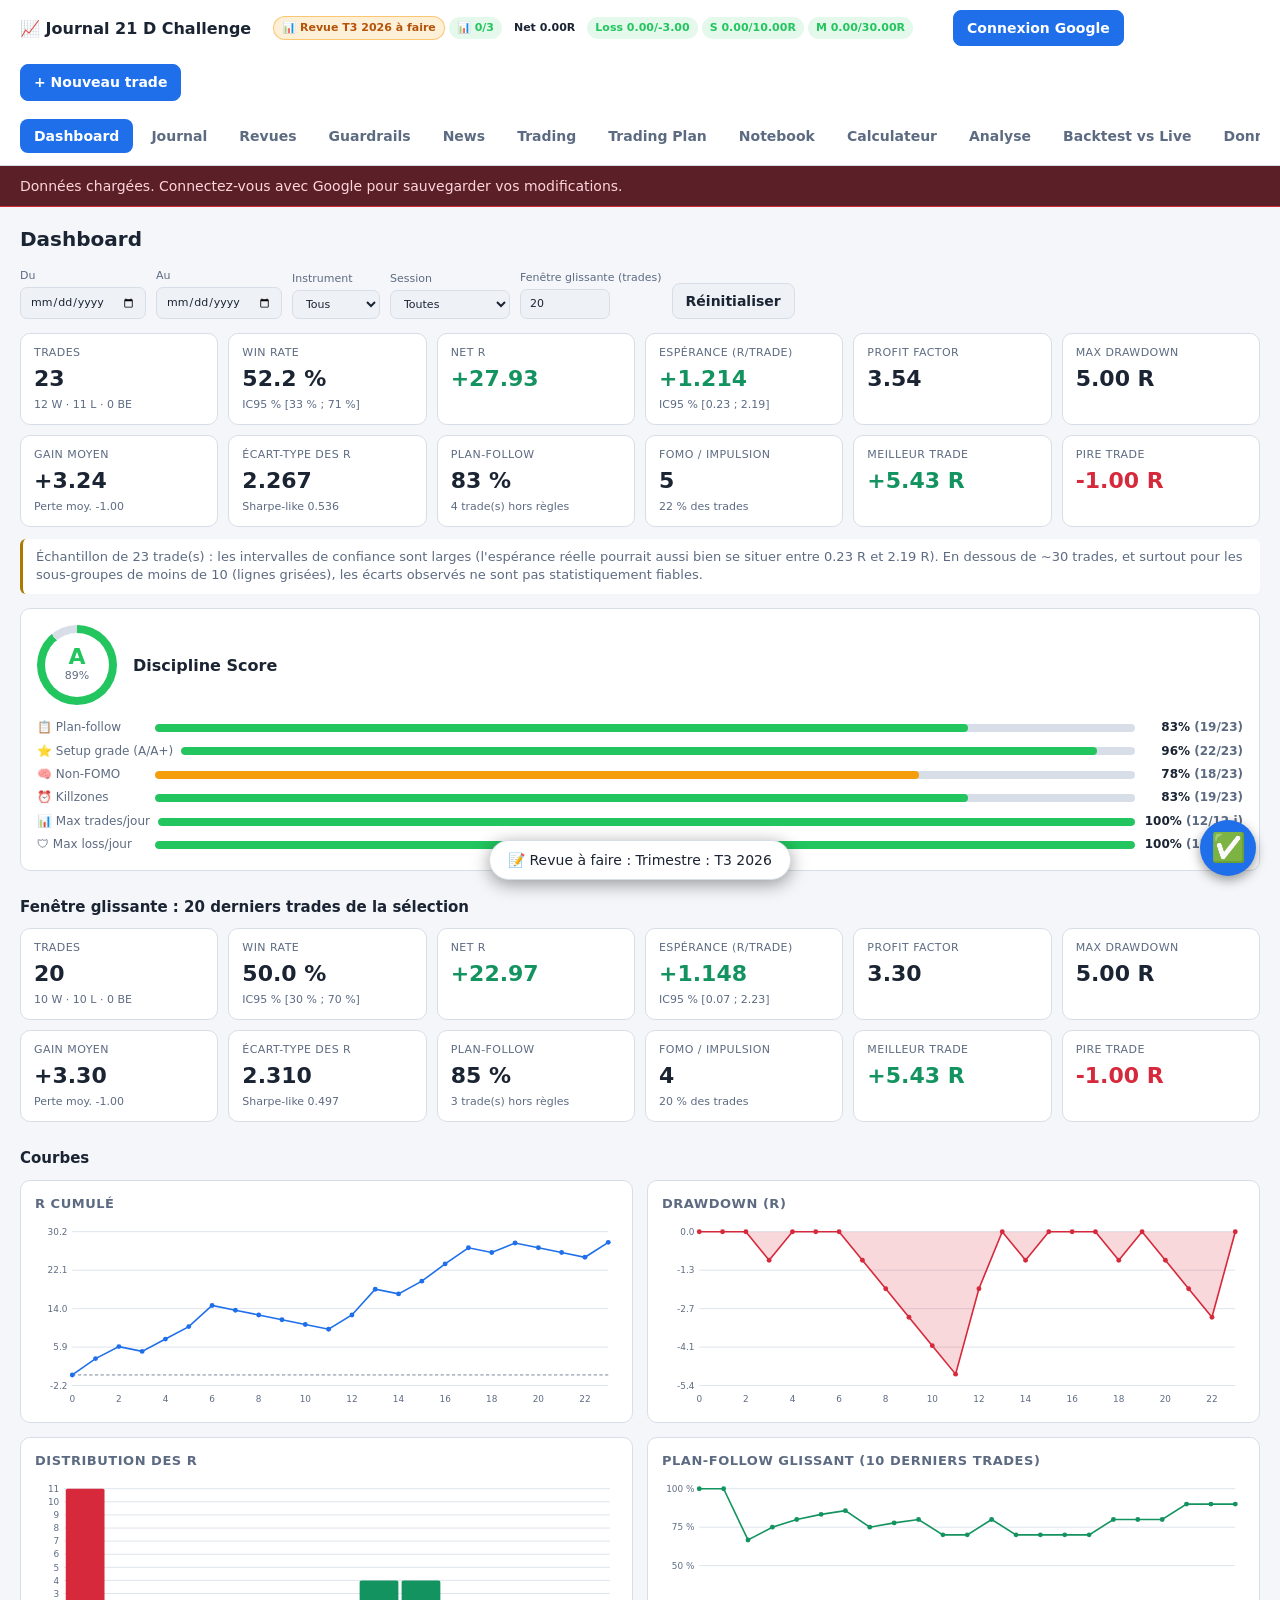
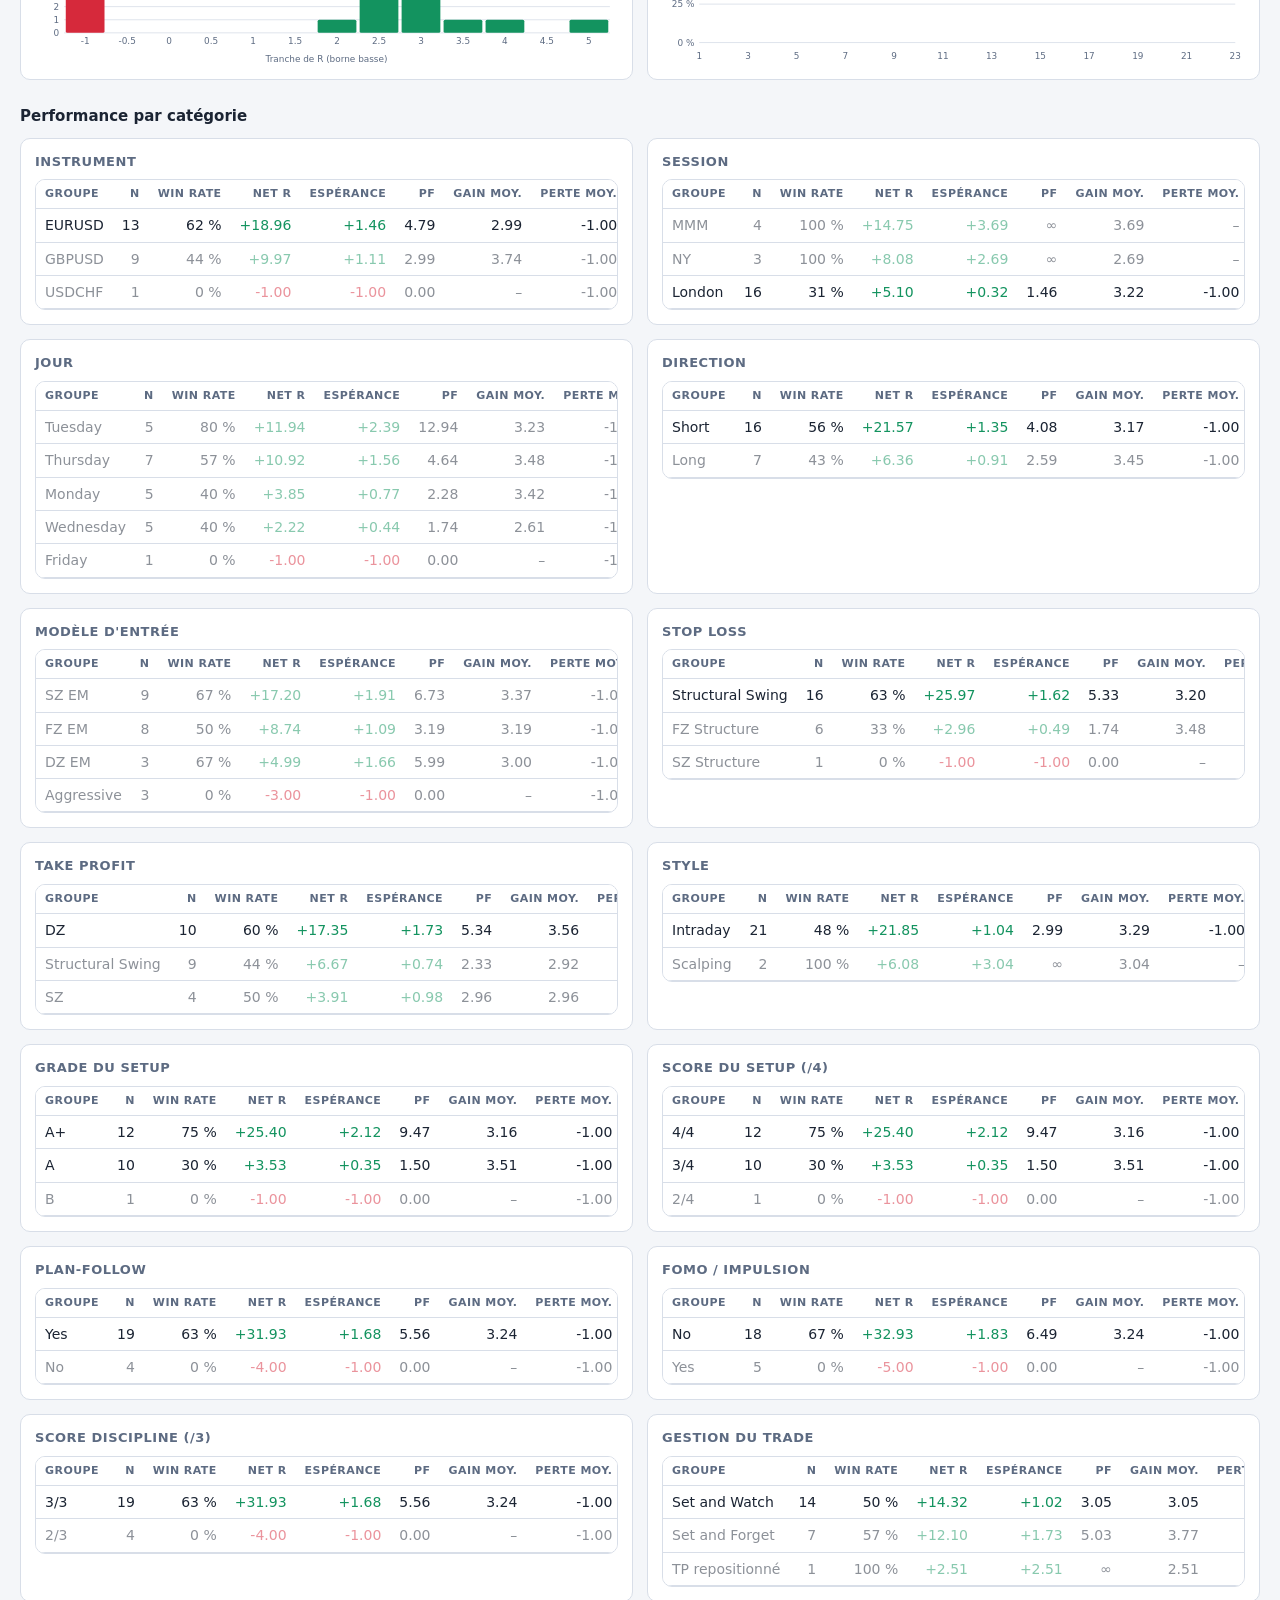
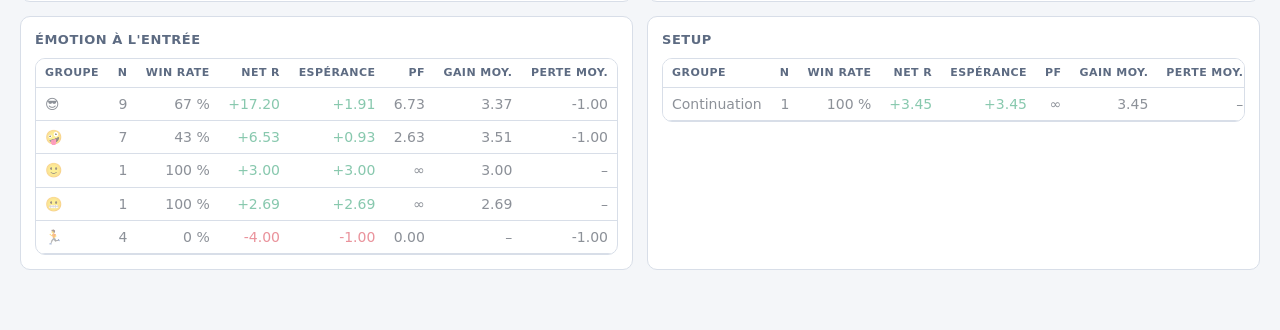
==== commit 9acf0e7d: "Add files via upload" ====
--- a/index.html
+++ b/index.html
@@ -14,18 +14,17 @@
 <meta name="viewport" content="width=device-width, initial-scale=1, viewport-fit=cover">
 <meta name="referrer" content="no-referrer">
 <meta name="theme-color" content="#0f1318">
-<title>Journal de Backtest – Market Mechanics</title>
+<title>Journal 21 D Challenge</title>
 <link rel="stylesheet" href="style.css">
 <link rel="manifest" href="manifest.json">
 <link rel="icon" href="data:image/svg+xml,<svg xmlns='http://www.w3.org/2000/svg' viewBox='0 0 100 100'><text y='.9em' font-size='90'>📈</text></svg>">
 </head>
 <body>
 <header class="top">
-  <div class="brand">📈 <span id="dbname">Journal de Backtest – Market Mechanics</span></div>
+  <div class="brand">📈 <span id="dbname">Journal 21 D Challenge</span></div>
   <div id="gr-status-bar" class="gr-bar"></div>
   <nav id="nav">
     <a href="#/dashboard" data-v="dashboard">Dashboard</a>
-    <a href="#/compare" data-v="compare">Comparaison</a>
     <a href="#/journal" data-v="journal">Journal</a>
     <a href="#/reviews" data-v="reviews">Revues</a>
     <a href="#/guardrails" data-v="guardrails">Guardrails</a>
--- a/style.css
+++ b/style.css
@@ -283,3 +283,5 @@
 nav a{white-space:nowrap;flex:none}
 .form .row.emo-grid{grid-template-columns:repeat(auto-fill,minmax(250px,1fr))}
 .twrap table.bvl td .muted.small{font-size:11px;white-space:nowrap}
+.gr-pill-review{background:rgba(245,158,11,.16);color:#b45309;border:1px solid rgba(245,158,11,.5);text-decoration:none;cursor:pointer}
+.gr-alert a{color:inherit;font-weight:600}
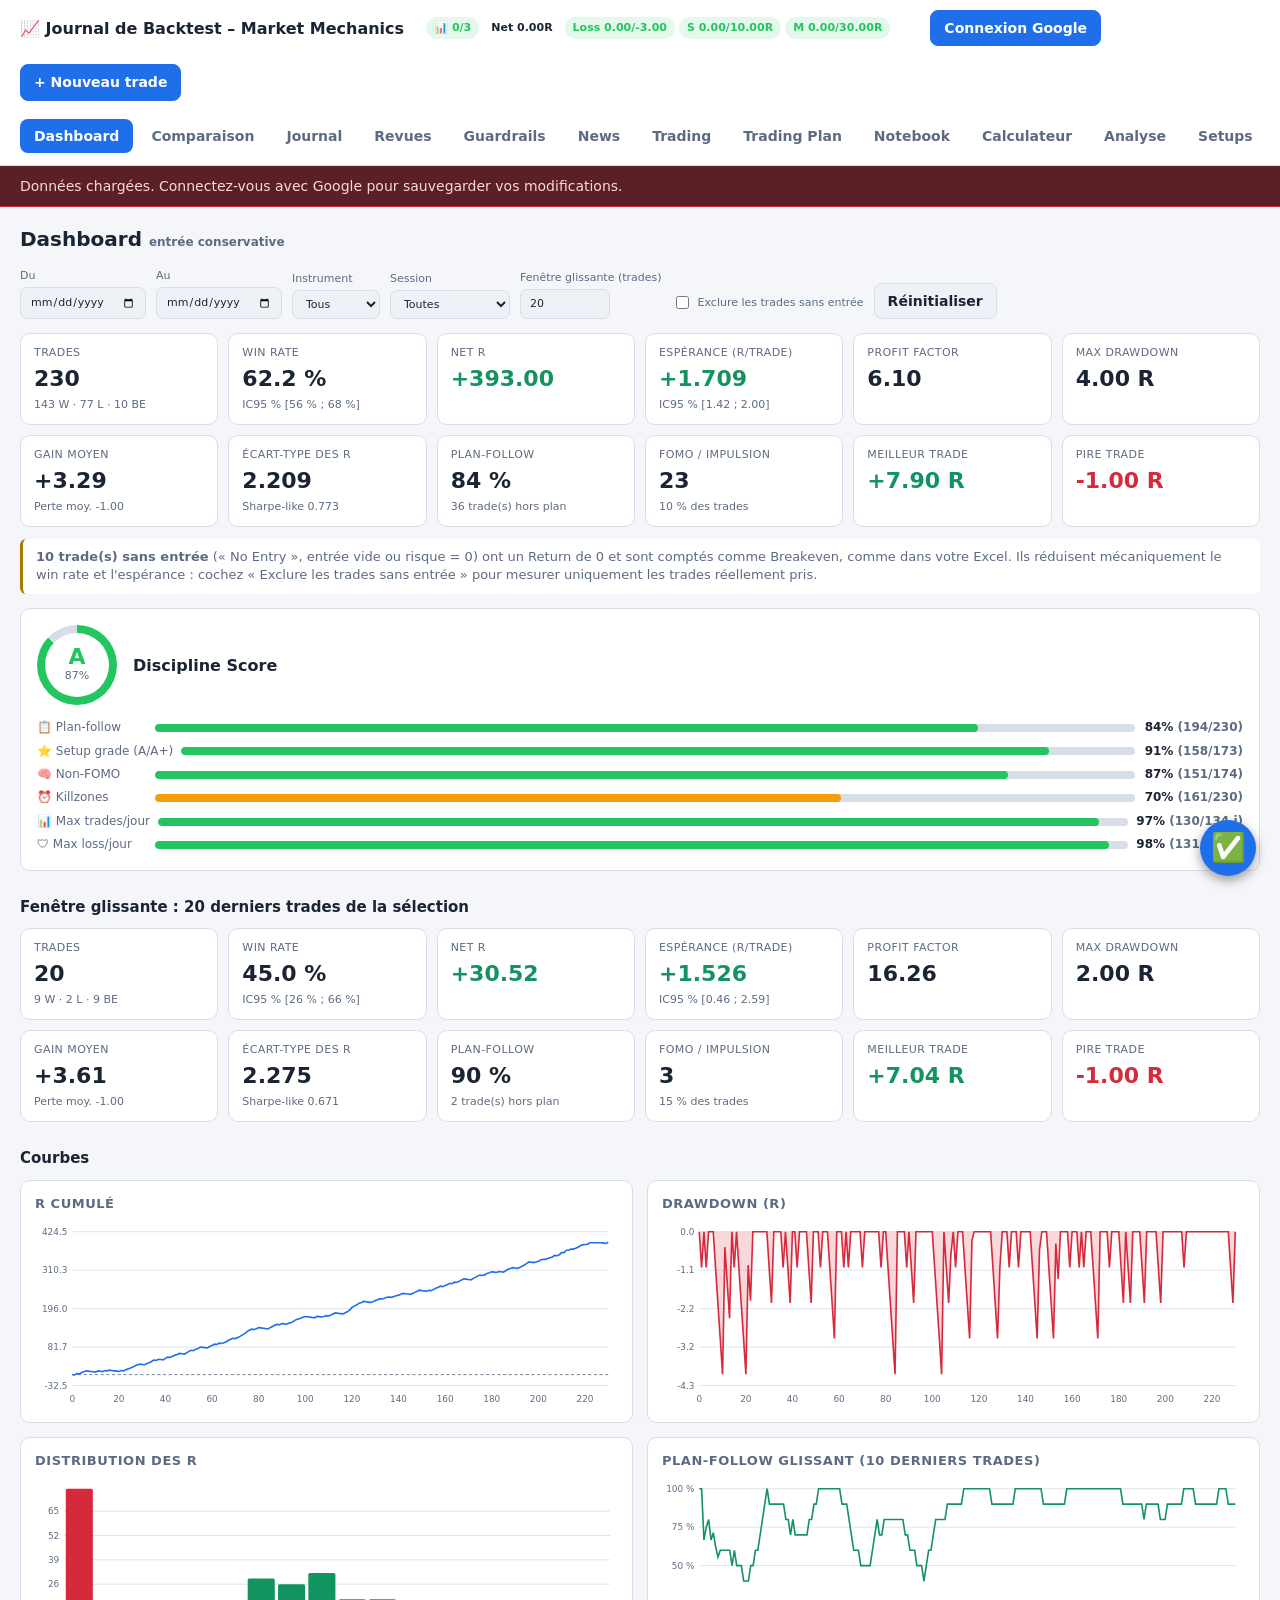
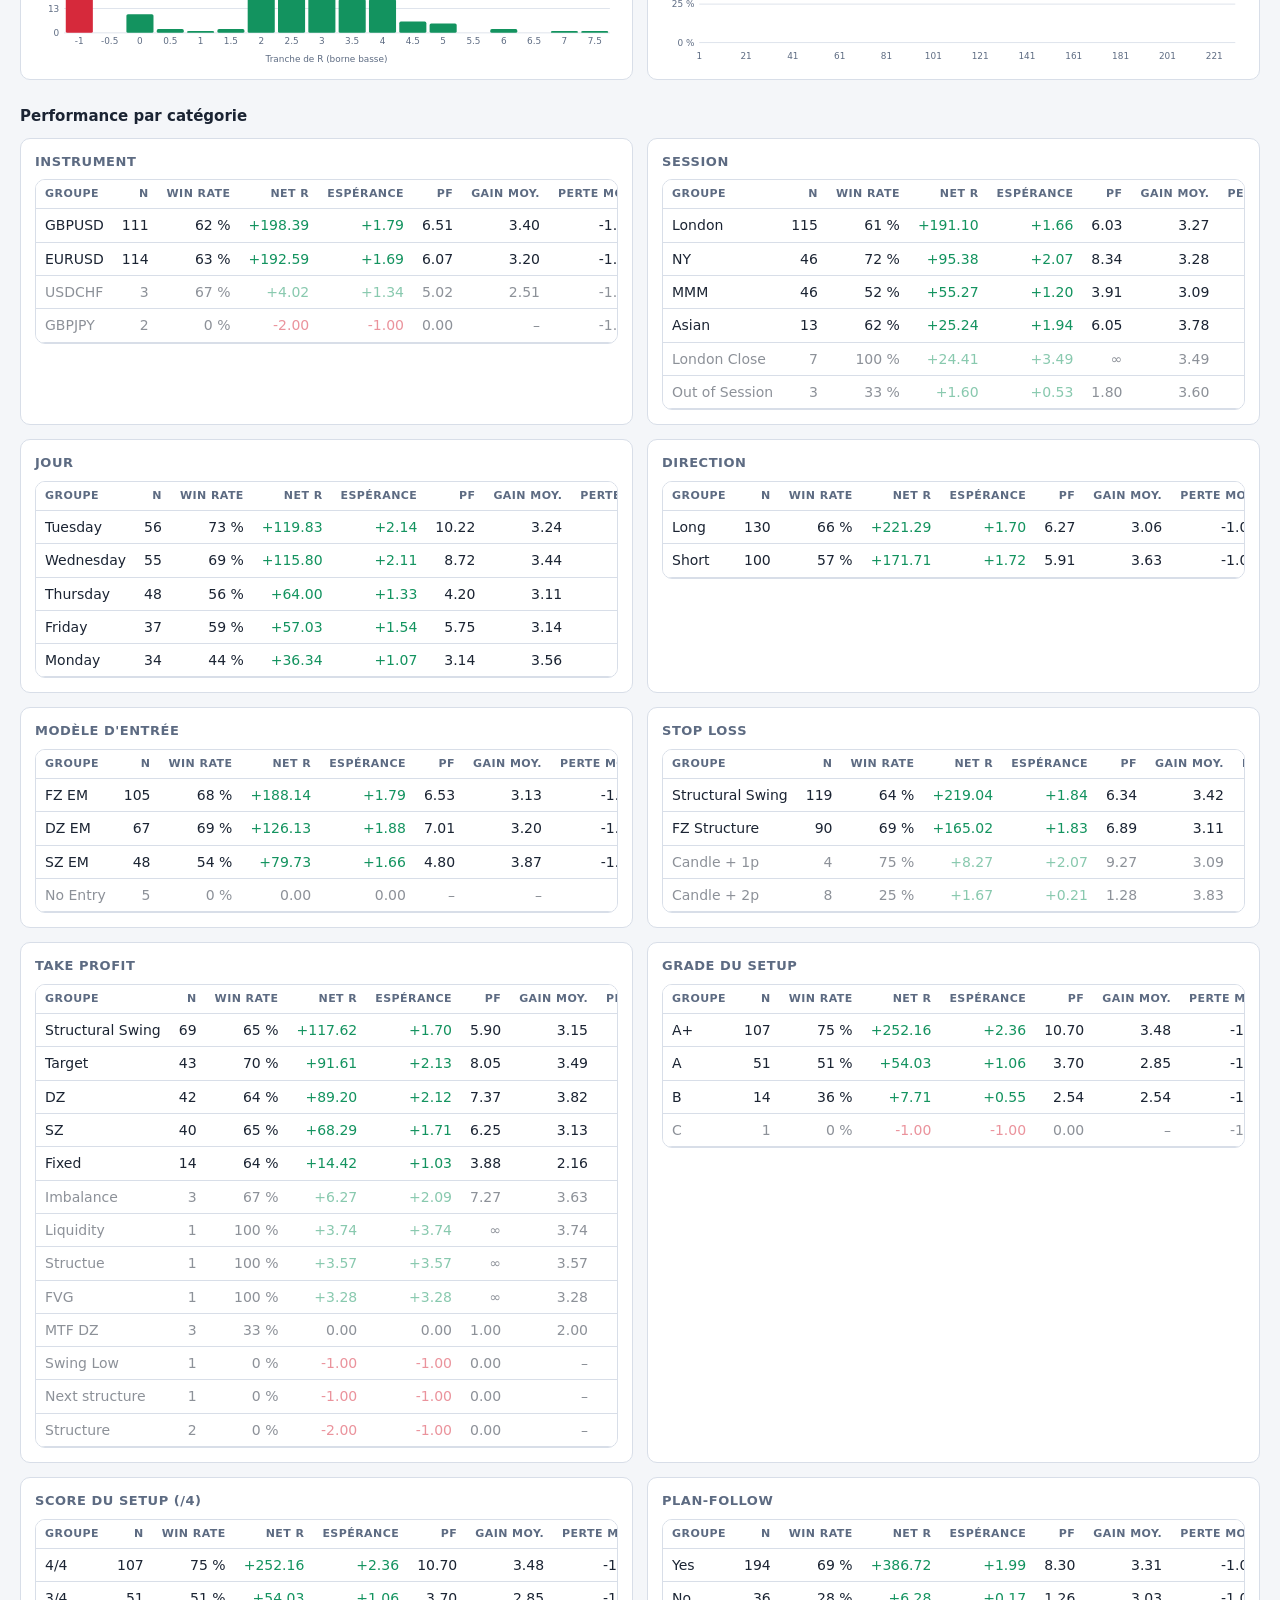
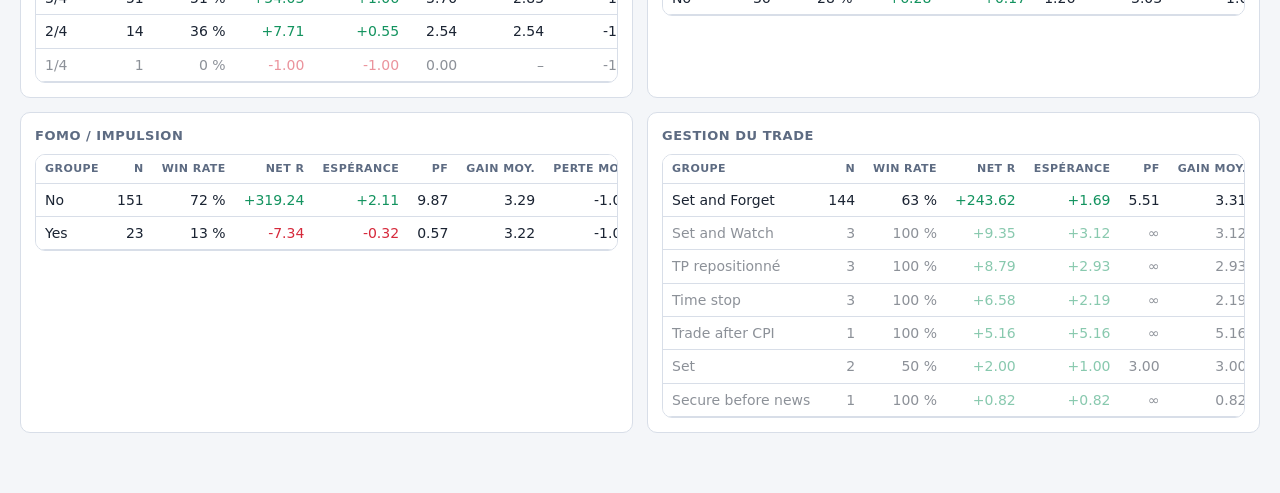
==== commit e913dec7: "Add files via upload" ====
--- a/index.html
+++ b/index.html
@@ -14,17 +14,18 @@
 <meta name="viewport" content="width=device-width, initial-scale=1, viewport-fit=cover">
 <meta name="referrer" content="no-referrer">
 <meta name="theme-color" content="#0f1318">
-<title>Journal 21 D Challenge</title>
+<title>Journal de Backtest – Market Mechanics</title>
 <link rel="stylesheet" href="style.css">
 <link rel="manifest" href="manifest.json">
 <link rel="icon" href="data:image/svg+xml,<svg xmlns='http://www.w3.org/2000/svg' viewBox='0 0 100 100'><text y='.9em' font-size='90'>📈</text></svg>">
 </head>
 <body>
 <header class="top">
-  <div class="brand">📈 <span id="dbname">Journal 21 D Challenge</span></div>
+  <div class="brand">📈 <span id="dbname">Journal de Backtest – Market Mechanics</span></div>
   <div id="gr-status-bar" class="gr-bar"></div>
   <nav id="nav">
     <a href="#/dashboard" data-v="dashboard">Dashboard</a>
+    <a href="#/compare" data-v="compare">Comparaison</a>
     <a href="#/journal" data-v="journal">Journal</a>
     <a href="#/reviews" data-v="reviews">Revues</a>
     <a href="#/guardrails" data-v="guardrails">Guardrails</a>
@@ -34,6 +35,7 @@
     <a href="#/notebook" data-v="notebook">Notebook</a>
     <a href="#/calc" data-v="calc">Calculateur</a>
     <a href="#/analysis" data-v="analysis">Analyse</a>
+    <a href="#/setups" data-v="setups">Setups</a>
     <a href="#/bvl" data-v="bvl">Backtest vs Live</a>
     <a href="#/data" data-v="data">Données</a>
   </nav>
--- a/style.css
+++ b/style.css
@@ -285,3 +285,84 @@
 .twrap table.bvl td .muted.small{font-size:11px;white-space:nowrap}
 .gr-pill-review{background:rgba(245,158,11,.16);color:#b45309;border:1px solid rgba(245,158,11,.5);text-decoration:none;cursor:pointer}
 .gr-alert a{color:inherit;font-weight:600}
+/* V4 : fiche, setups, revues */
+.fiche{display:inline-block;min-width:38px;text-align:center;padding:1px 6px;border-radius:10px;font-size:12px;font-weight:600}
+.fiche-ok{background:rgba(19,147,95,.15);color:var(--win)}
+.fiche-mid{background:rgba(224,179,65,.18);color:var(--be)}
+.fiche-low{background:rgba(214,41,59,.12);color:var(--loss)}
+.fiche-line{margin:8px 0;font-size:13px;display:flex;gap:8px;align-items:center;flex-wrap:wrap}
+.pb-chips{display:flex;flex-wrap:wrap;gap:6px;margin:6px 0 14px}
+.pb-chip{border:1px solid var(--line);background:var(--panel);color:var(--text);border-radius:18px;padding:6px 12px;cursor:pointer;font:inherit}
+.pb-chip.on{background:var(--accent);border-color:var(--accent);color:#fff}
+.pb-chip.on .muted{color:#fff}
+.pb-chip.alert{border-color:var(--loss)}
+.pb-card textarea{width:100%;box-sizing:border-box}
+.pb-ex{display:flex;flex-wrap:wrap;gap:8px;margin-top:8px}
+.pb-ex img{width:150px;height:90px;object-fit:cover;border-radius:6px;border:1px solid var(--line)}
+.syn details{border-bottom:1px solid var(--line);padding:6px 0}
+.syn dt{font-size:12px;color:var(--muted);margin-top:6px}
+.syn dd{margin:2px 0 0;white-space:pre-wrap}
+/* V4 : calendrier économique */
+.nc-wrap{max-width:1400px;margin:0 auto;padding:0 18px 30px}
+.nc-head{display:flex;justify-content:space-between;align-items:flex-end;gap:12px;flex-wrap:wrap}
+.nc-tools{display:flex;gap:8px;align-items:flex-end;flex-wrap:wrap}
+.nc-tz{display:flex;flex-direction:column;font-size:12px;color:var(--muted);gap:4px}
+.nc-filters{display:flex;flex-direction:column;gap:6px;margin:10px 0}
+.nc-chips{display:flex;flex-wrap:wrap;gap:6px}
+.nc-chip{border:1px solid var(--line);background:var(--panel);color:var(--muted);border-radius:16px;padding:4px 10px;font:inherit;font-size:13px;cursor:pointer;display:inline-flex;align-items:center;gap:5px}
+.nc-chip.on{color:var(--text);border-color:var(--accent);background:rgba(59,130,246,.12)}
+.nc-layout{display:grid;grid-template-columns:minmax(0,1fr) 400px;gap:16px;align-items:start}
+@media(max-width:1000px){.nc-layout{grid-template-columns:1fr}}
+.nc-calhead,.nc-dayhead,.nc-dethead{display:flex;align-items:center;gap:6px}
+.nc-calhead h2,.nc-dayhead h2{margin:0 0 0 8px;font-size:20px;text-transform:capitalize;flex:1}
+.nc-dethead h3{margin:0;flex:1;font-size:16px}
+.nc-grid{display:grid;grid-template-columns:repeat(7,minmax(0,1fr));gap:6px;margin-top:12px}
+.nc-wd{font-size:12px;color:var(--muted);padding:0 4px}
+.nc-cell{position:relative;min-height:92px;border:1px solid var(--line);border-left:3px solid var(--line);border-radius:8px;background:var(--panel);color:var(--text);padding:6px 8px;text-align:left;display:flex;flex-direction:column;gap:4px;cursor:pointer;font:inherit}
+.nc-cell.we{background:var(--panel2)}
+.nc-cell.out{opacity:.5}
+.nc-cell.b-hi{border-left-color:var(--loss)}
+.nc-cell.b-me{border-left-color:#e8930c}
+.nc-cell.sel{outline:2px solid var(--accent);outline-offset:-1px}
+.nc-cell:focus-visible,.nc-ev:focus-visible,.nc-chip:focus-visible{outline:2px solid var(--accent)}
+.nc-num{font-size:13px;align-self:flex-end}
+.nc-today{background:#7c5cff;color:#fff;border-radius:6px;padding:1px 6px;font-size:11px;font-weight:600}
+.nc-cnt{display:flex;flex-direction:column;gap:2px;font-size:13px}
+.nc-cnt span{display:flex;align-items:center;gap:6px}
+.nc-lock{position:absolute;right:6px;bottom:4px;font-size:12px}
+.dot{display:inline-block;width:8px;height:8px;border-radius:50%;background:var(--muted);flex:none}
+.dot.hi{background:var(--loss)}
+.dot.me{background:#e8930c}
+.dot.lo{background:#9aa3b2}
+.dot.ho{background:#7c5cff}
+.nc-day input{width:100%;box-sizing:border-box;margin:10px 0}
+.nc-list{display:flex;flex-direction:column;max-height:520px;overflow:auto}
+.nc-ev{display:grid;grid-template-columns:48px 64px 12px 1fr;gap:6px;align-items:center;padding:8px 6px;border:0;border-bottom:1px solid var(--line);background:none;color:var(--text);text-align:left;font:inherit;font-size:13px;cursor:pointer}
+.nc-ev .t{color:var(--muted);font-variant-numeric:tabular-nums}
+.nc-ev.past{opacity:.6}
+.nc-ev.on{background:rgba(124,92,255,.12)}
+.nc-lockrow{font-size:12px;color:#7c5cff;border:1px dashed #7c5cff;border-radius:6px;padding:3px 8px;margin:4px 0}
+.nc-detail{margin-top:12px;border-top:2px solid var(--line);padding-top:10px}
+.nc-facts{display:grid;grid-template-columns:1fr 1fr;gap:6px 14px;font-size:13px;margin:8px 0}
+.nc-facts span{display:block;color:var(--muted);font-size:11px}
+.nc-hist{width:100%;font-size:12px;border-collapse:collapse}
+.nc-hist td,.nc-hist th{padding:4px;border-bottom:1px solid var(--line)}
+.nc-overlay{position:fixed;inset:0;background:rgba(0,0,0,.45);display:flex;align-items:center;justify-content:center;z-index:60;padding:16px}
+.nc-modal{width:min(420px,100%);max-height:90vh;overflow:auto}
+.nc-switch{display:flex;gap:10px;align-items:flex-start;margin:12px 0}
+.ns-sec{margin:12px 0}
+.nc-seg{display:flex;flex-wrap:wrap;gap:6px;margin-top:6px}
+.nc-seg button{border:1px solid var(--line);background:var(--panel);color:var(--text);border-radius:8px;padding:6px 10px;font:inherit;cursor:pointer}
+.nc-seg button.on{border-color:#7c5cff;background:rgba(124,92,255,.14);color:#7c5cff;font-weight:600}
+@media(max-width:600px){
+  .nc-wrap{padding:0 10px 24px}
+  .nc-grid{gap:3px}
+  .nc-cell{min-height:58px;padding:3px 4px;border-left-width:3px}
+  .nc-cnt{font-size:10px}
+  .nc-cnt span{gap:3px}
+  .dot{width:6px;height:6px}
+  .nc-today{font-size:9px;padding:0 3px}
+  .nc-num{font-size:11px}
+  .nc-ev{grid-template-columns:42px 58px 10px 1fr}
+}
+@media(max-width:600px){.nc-today .lbl{display:none}}
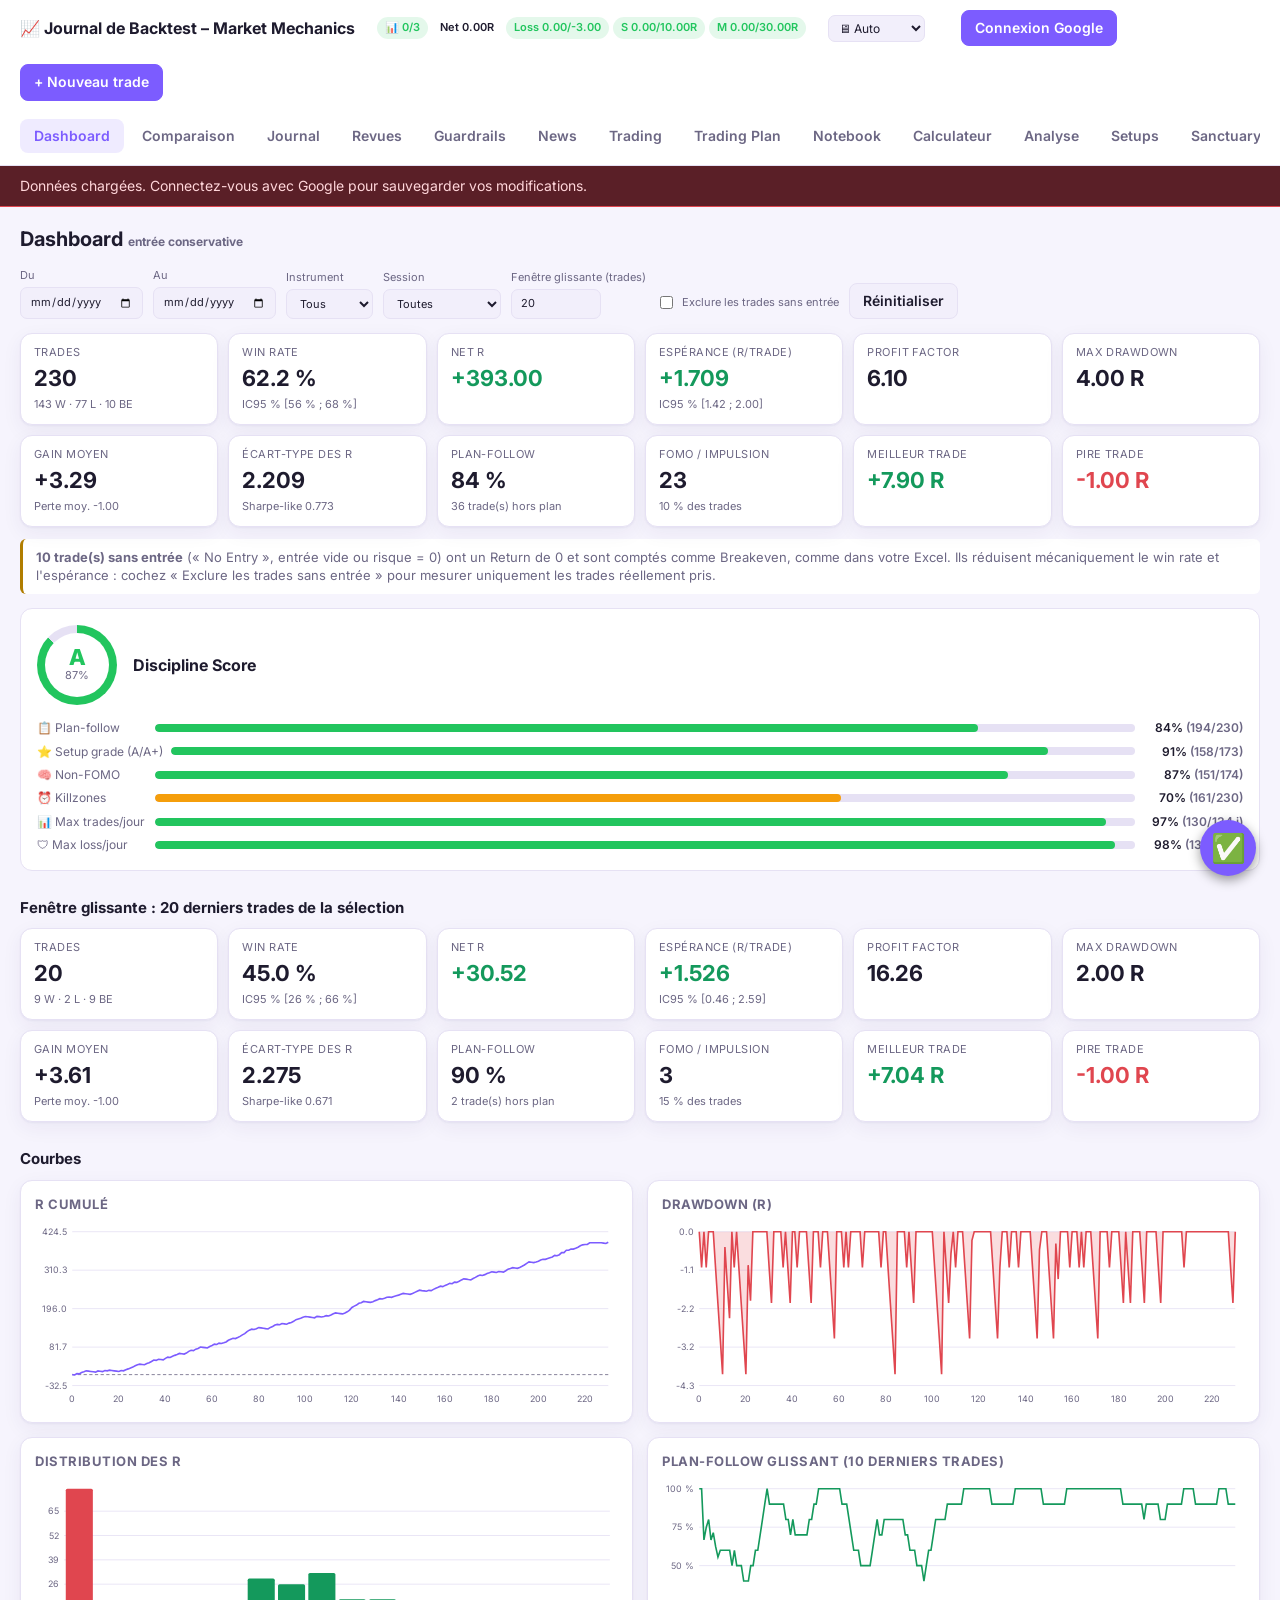
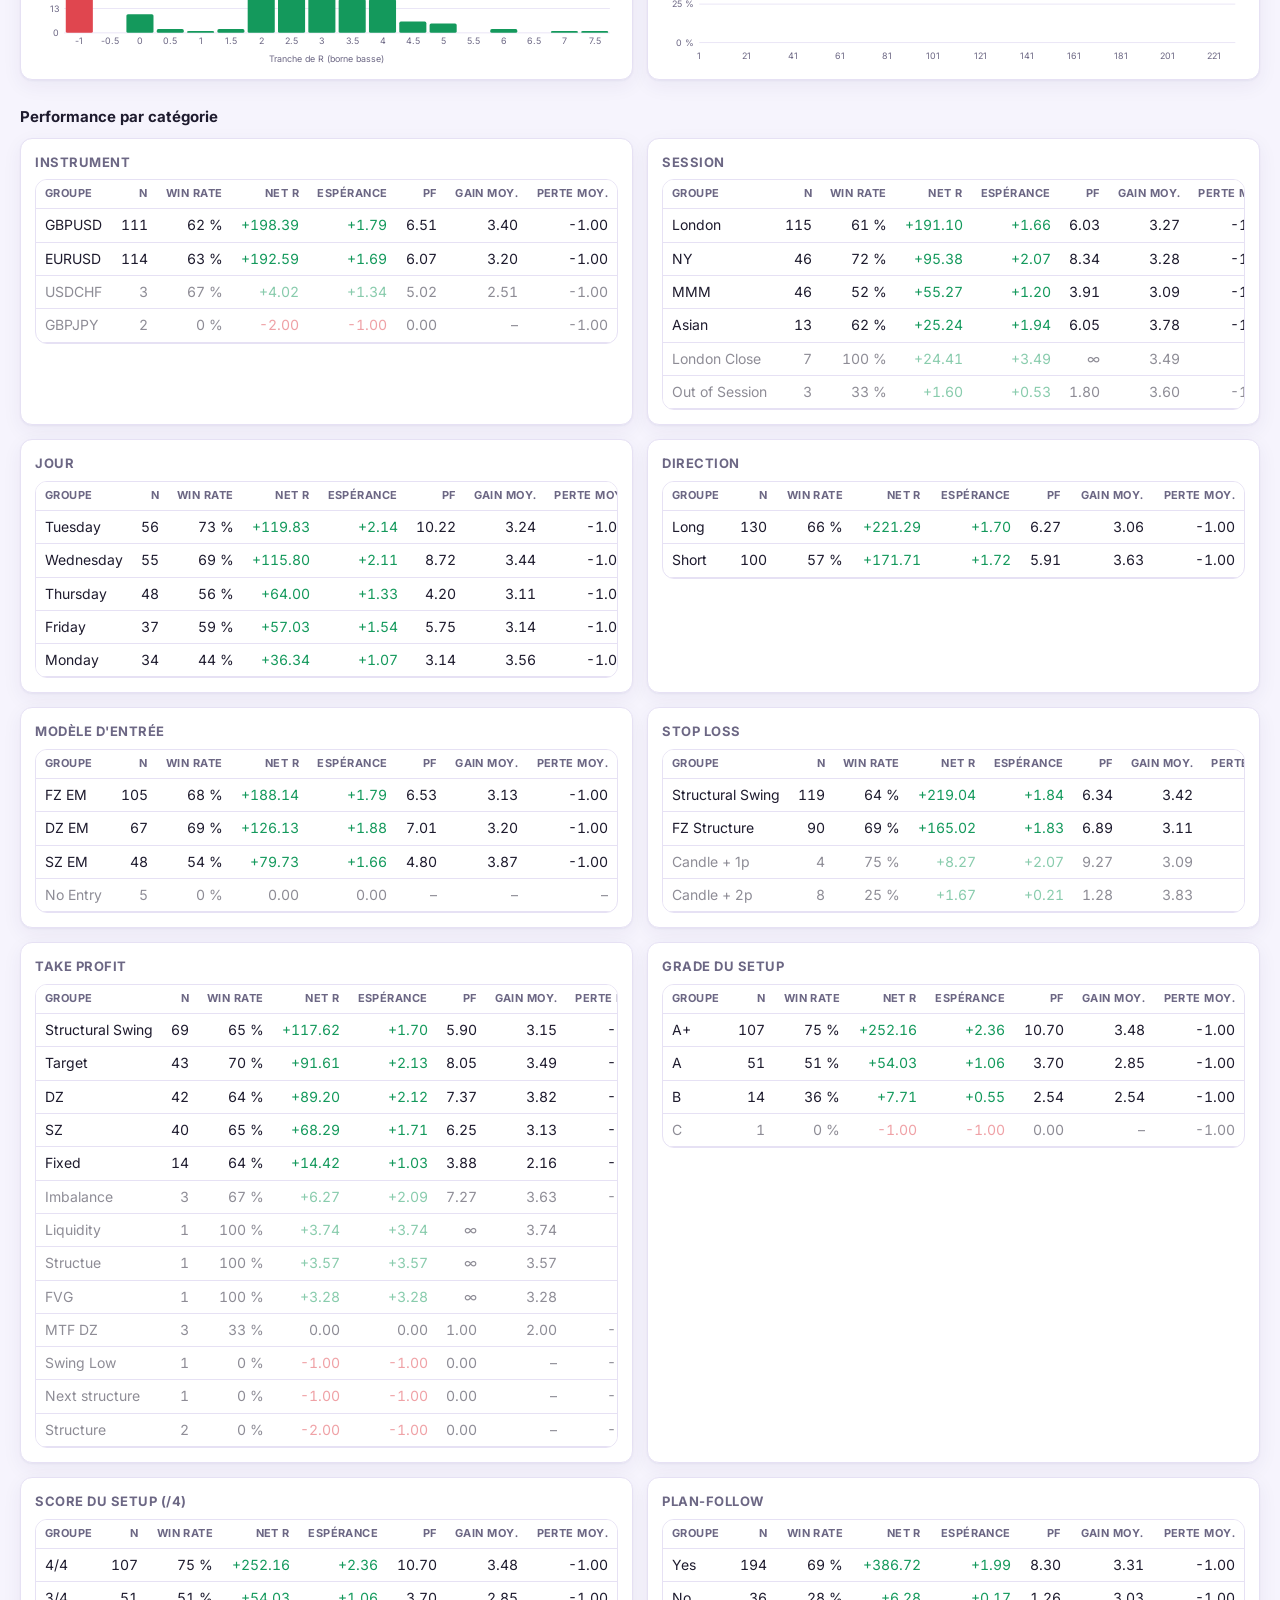
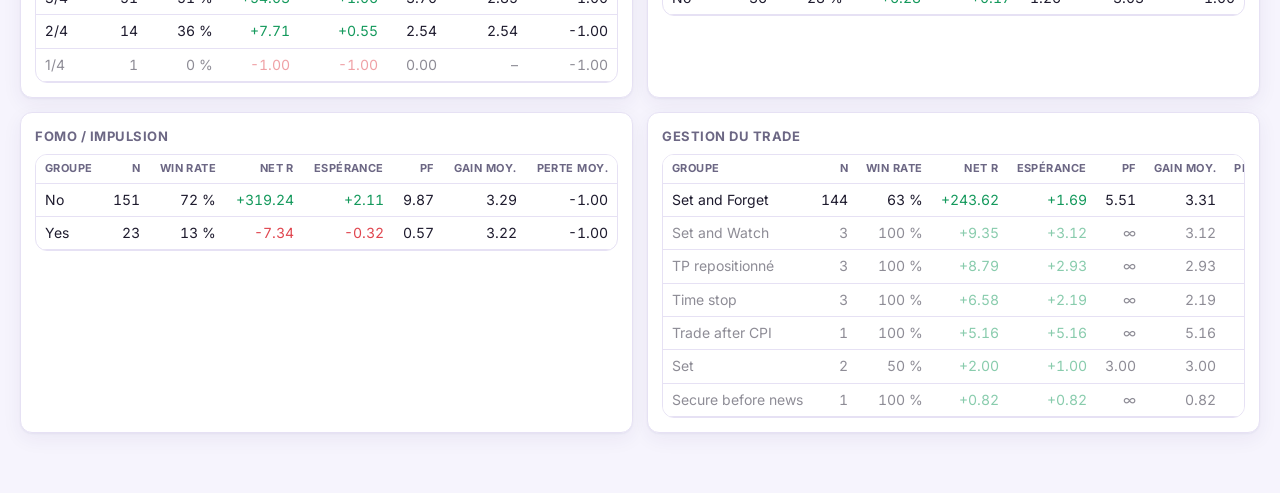
==== commit 90dbd2f4: "Add files via upload" ====
--- a/index.html
+++ b/index.html
@@ -11,6 +11,8 @@
 })();
 </script>
 <meta charset="utf-8">
+<script>try{var _t=localStorage.getItem('journal_theme_v1');if(_t&&_t!=='auto')document.documentElement.setAttribute('data-theme',_t);}catch(e){}</script>
+<link rel="preconnect" href="https://fonts.googleapis.com"><link href="https://fonts.googleapis.com/css2?family=Inter:wght@400;500;600;700&display=swap" rel="stylesheet">
 <meta name="viewport" content="width=device-width, initial-scale=1, viewport-fit=cover">
 <meta name="referrer" content="no-referrer">
 <meta name="theme-color" content="#0f1318">
@@ -36,6 +38,7 @@
     <a href="#/calc" data-v="calc">Calculateur</a>
     <a href="#/analysis" data-v="analysis">Analyse</a>
     <a href="#/setups" data-v="setups">Setups</a>
+    <a href="#/sanctuary" data-v="sanctuary">Sanctuary</a>
     <a href="#/bvl" data-v="bvl">Backtest vs Live</a>
     <a href="#/data" data-v="data">Données</a>
   </nav>
--- a/style.css
+++ b/style.css
@@ -1,8 +1,10 @@
 :root{--bg:#0f1318;--panel:#171d25;--panel2:#1d2530;--line:#2a3441;--text:#e6ebf2;--muted:#8d9bb0;--accent:#4c9aff;
 --win:#2ecc8f;--loss:#ff5d6c;--be:#e0b341;--radius:10px}
-@media (prefers-color-scheme:light){:root{--bg:#f4f6f9;--panel:#fff;--panel2:#eef1f6;--line:#d8dee8;--text:#1b2433;--muted:#5d6b82;--accent:#1f6feb;--win:#13935f;--loss:#d6293b;--be:#a87a00}}
+@media (prefers-color-scheme:light){:root:not([data-theme]){--bg:#f6f4fd;--panel:#ffffff;--panel2:#f2effb;--line:#e6e1f4;--text:#1e1b2e;--muted:#6c6784;--accent:#7c5cff;--win:#14995c;--loss:#e0464f;--be:#b07d00;--radius:12px;--shadow:0 1px 2px rgba(48,30,110,.05),0 6px 20px rgba(48,30,110,.06)}}
+:root[data-theme="light"]{--bg:#f6f4fd;--panel:#ffffff;--panel2:#f2effb;--line:#e6e1f4;--text:#1e1b2e;--muted:#6c6784;--accent:#7c5cff;--win:#14995c;--loss:#e0464f;--be:#b07d00;--radius:12px;--shadow:0 1px 2px rgba(48,30,110,.05),0 6px 20px rgba(48,30,110,.06)}
+:root[data-theme="dark"]{--bg:#0f1318;--panel:#171d25;--panel2:#1d2530;--line:#2a3441;--text:#e6ebf2;--muted:#8d9bb0;--accent:#4c9aff;--win:#2ecc8f;--loss:#ff5d6c;--be:#e0b341;--radius:10px;--shadow:none}
 *{box-sizing:border-box}
-body{margin:0;background:var(--bg);color:var(--text);font:14px/1.45 system-ui,-apple-system,"Segoe UI",Roboto,sans-serif}
+body{margin:0;background:var(--bg);color:var(--text);font:14px/1.45 Inter,system-ui,-apple-system,"Segoe UI",Roboto,sans-serif}
 a{color:var(--accent)}
 .top{display:flex;align-items:center;gap:18px;padding:10px 20px;background:var(--panel);border-bottom:1px solid var(--line);position:sticky;top:0;z-index:20}
 .brand{font-weight:700;font-size:16px}
@@ -366,3 +368,162 @@
   .nc-ev{grid-template-columns:42px 58px 10px 1fr}
 }
 @media(max-width:600px){.nc-today .lbl{display:none}}
+.nc-major{display:inline-flex!important;flex-direction:row!important;align-items:center;gap:6px;font-size:12px;color:var(--muted);margin-left:6px}
+.nc-ov{display:flex;flex-direction:column;gap:4px;font-size:12px;color:var(--muted);margin:6px 0}
+.pad{padding:6px 4px}
+.tv-layouts{margin:6px 0 12px}
+.tv-lhead{display:flex;flex-wrap:wrap;gap:8px;align-items:baseline;margin-bottom:6px}
+.tv-lrow{display:flex;flex-wrap:wrap;gap:8px;align-items:center}
+.tv-lcard{display:flex;gap:4px;align-items:center}
+.tv-edit{margin-top:8px;display:flex;flex-direction:column;gap:8px;max-width:520px}
+.tv-edit input{width:100%;box-sizing:border-box}
+a.btn{text-decoration:none}
+/* ===== V5 ===== */
+.card,.kpi,.nc-cell,.jc-cell{box-shadow:var(--shadow,none)}
+:root[data-theme="light"] nav a.on{background:rgba(124,92,255,.12);color:var(--accent)}
+@media (prefers-color-scheme:light){:root:not([data-theme]) nav a.on{background:rgba(124,92,255,.12);color:var(--accent)}}
+:root[data-theme="light"] .banner{background:#fde8ea;color:#8a1c25}
+.theme-sel{font-size:12px;padding:4px 6px}
+/* Journal : calendrier */
+.jv-bar{display:inline-flex;gap:2px;background:var(--panel2);border:1px solid var(--line);border-radius:10px;padding:3px;margin-bottom:10px}
+.jv-bar button{border:0;background:none;color:var(--muted);padding:6px 12px;border-radius:8px;font:inherit;font-weight:600;cursor:pointer}
+.jv-bar button.on{background:var(--panel);color:var(--text);box-shadow:var(--shadow,none)}
+.jc-analysis{margin-bottom:14px}
+.jc-ahead{font-weight:700;margin-bottom:4px}
+.jc-cols{display:grid;grid-template-columns:1fr 1fr;gap:10px}
+.jc-good,.jc-bad{border-radius:10px;padding:10px 12px;font-size:13px}
+.jc-good{background:rgba(20,153,92,.09);border:1px solid rgba(20,153,92,.25)}
+.jc-bad{background:rgba(224,70,79,.08);border:1px solid rgba(224,70,79,.25)}
+.jc-good ul,.jc-bad ul{margin:6px 0 0;padding-left:18px}
+.jc-good li,.jc-bad li{margin:3px 0}
+.jc-msum{font-size:13px;color:var(--muted)}
+.jc-grid{display:grid;grid-template-columns:repeat(7,minmax(0,1fr)) minmax(70px,.8fr);gap:6px;margin-top:12px}
+.jc-cell{min-height:86px;border:1px solid var(--line);border-radius:10px;background:var(--panel);color:var(--text);padding:6px 8px;text-align:left;display:flex;flex-direction:column;gap:2px;cursor:pointer;font:inherit}
+.jc-cell.out{opacity:.45}
+.jc-cell.win{background:rgba(20,153,92,.10);border-color:rgba(20,153,92,.35)}
+.jc-cell.loss{background:rgba(224,70,79,.09);border-color:rgba(224,70,79,.35)}
+.jc-cell.be{background:rgba(176,125,0,.08)}
+.jc-cell.sel{outline:2px solid var(--accent);outline-offset:-1px}
+.jc-cell.today .jc-d{background:var(--accent);color:#fff;border-radius:6px;padding:0 5px}
+.jc-d{align-self:flex-end;font-size:12px;color:var(--muted)}
+.jc-n{font-size:12px;color:var(--muted)}
+.jc-r{font-size:15px;font-weight:700}
+.jc-cell.win .jc-r{color:var(--win)}.jc-cell.loss .jc-r{color:var(--loss)}
+.jc-week{display:flex;flex-direction:column;justify-content:center;align-items:flex-end;padding:6px 8px;border-radius:10px;background:var(--panel2);font-size:12px;gap:2px}
+.jc-week b{font-size:14px}
+.jc-week.pos b{color:var(--win)}.jc-week.neg b{color:var(--loss)}
+.jc-daylist{margin-top:14px}
+.jc-tbtn{display:grid;grid-template-columns:44px 52px 90px 60px 1fr 70px;gap:8px;width:100%;align-items:center;text-align:left;border:0;border-bottom:1px solid var(--line);background:none;color:var(--text);padding:9px 6px;font:inherit;cursor:pointer}
+.jc-tbtn.on{background:rgba(124,92,255,.10)}
+.jc-tbtn b:last-child{text-align:right}
+.jc-trade{display:grid;grid-template-columns:minmax(260px,360px) 1fr;gap:14px;margin-top:14px}
+.jc-tl,.jc-tr{background:var(--panel);border:1px solid var(--line);border-radius:var(--radius);padding:14px;box-shadow:var(--shadow,none)}
+.jc-big{font-size:30px;font-weight:700;margin:2px 0 10px}
+.jc-meta{display:grid;grid-template-columns:repeat(3,1fr);gap:6px;margin-bottom:8px}
+.jc-meta b{display:block}.jc-meta span{font-size:11px;color:var(--muted)}
+.tp-sec{font-size:12px;color:var(--muted);margin:12px 0 4px;font-weight:600}
+.tp-row{display:flex;justify-content:space-between;gap:10px;font-size:13px;padding:3px 0}
+.tp-row span{color:var(--muted)}.tp-row b{font-weight:600;text-align:right}
+.jc-shots{display:grid;grid-template-columns:repeat(auto-fill,minmax(220px,1fr));gap:8px}
+.jc-shots img{width:100%;border-radius:8px;border:1px solid var(--line);display:block}
+.jc-noshot{padding:30px 10px;text-align:center;border:1px dashed var(--line);border-radius:10px}
+.jc-rev{display:grid;grid-template-columns:1fr 1fr;gap:10px 16px;font-size:13px}
+.jc-rev span{display:block;font-size:11px;color:var(--muted);margin-bottom:3px}
+.chip{display:inline-block;border:1px solid var(--line);border-radius:7px;padding:1px 8px;margin-right:4px;font-size:12px;color:var(--muted)}
+.chip.on{background:var(--accent);border-color:var(--accent);color:#fff}
+.jc-note{margin-top:10px;padding:8px 10px;background:var(--panel2);border-radius:8px;font-size:13px;white-space:pre-wrap}
+@media(max-width:900px){.jc-trade{grid-template-columns:1fr}.jc-cols{grid-template-columns:1fr}}
+@media(max-width:600px){
+  .jc-grid{grid-template-columns:repeat(7,minmax(0,1fr));gap:3px}
+  .jc-week{display:none}.jc-grid .nc-wd:nth-child(8){display:none}
+  .jc-cell{min-height:58px;padding:3px 4px;border-radius:7px}
+  .jc-n{display:none}.jc-r{font-size:11px}.jc-d{font-size:10px}
+  .jc-tbtn{grid-template-columns:36px 44px 1fr 60px;font-size:13px}.jc-tbtn span:nth-child(4),.jc-tbtn span:nth-child(5){display:none}
+}
+/* Trading plan card */
+.pc-wrap{position:relative;padding:18px 20px}
+.pc-top{display:flex;gap:8px;justify-content:flex-end;margin-bottom:6px}
+.pc-title{font-size:20px;font-weight:700;display:flex;align-items:center;gap:8px;flex-wrap:wrap;margin-bottom:10px}
+.pc-dot{width:9px;height:9px;border-radius:50%;background:#ec4899;display:inline-block}
+.pc-cols{display:grid;grid-template-columns:1fr 1fr;gap:10px 28px}
+.pc-sec{margin-bottom:16px}
+.pc-h{font-size:12px;color:var(--muted);font-weight:600;text-transform:uppercase;letter-spacing:.04em;margin-bottom:8px}
+.pc-list{list-style:none;margin:0;padding:0}
+.pc-list li{display:flex;gap:10px;align-items:flex-start;margin:0 0 9px;line-height:1.4}
+.pc-mark{flex:none;width:22px;height:22px;border-radius:50%;display:inline-flex;align-items:center;justify-content:center;font-size:12px;font-weight:600;background:rgba(124,92,255,.12);color:var(--accent)}
+.pc-list.check .pc-mark{background:rgba(20,153,92,.13);color:var(--win)}
+.pc-text{line-height:1.6;white-space:normal}
+.pc-imgs{display:grid;grid-template-columns:repeat(auto-fill,minmax(160px,1fr));gap:8px}
+.pc-imgs img{width:100%;border-radius:8px;border:1px solid var(--line)}
+.pc-foot{display:flex;justify-content:flex-end;align-items:center;gap:12px;border-top:1px solid var(--line);padding-top:12px;margin-top:4px;flex-wrap:wrap}
+.pc-review{background:#7c5cff!important;border-color:#7c5cff!important}
+.pc-review.done{opacity:.85}
+.pc-stats{margin-top:14px;max-width:420px}
+.pc-sh{font-size:13px;color:var(--muted);text-transform:uppercase;letter-spacing:.04em;margin-bottom:10px}
+.pc-sg{display:grid;grid-template-columns:1fr 1fr;gap:14px}
+.pc-sg b{display:block;font-size:20px}.pc-sg span{font-size:12px;color:var(--muted)}
+.pc.mini{font-size:10px;pointer-events:none}
+.pc.mini .pc-title{font-size:12px;margin-bottom:4px}
+.pc.mini .pc-cols{grid-template-columns:1fr}
+.pc.mini .pc-sec{margin-bottom:6px}.pc.mini .pc-h{font-size:9px;margin-bottom:3px}
+.pc.mini .pc-list li{margin-bottom:3px;gap:5px}.pc.mini .pc-mark{width:13px;height:13px;font-size:8px}
+.pc-preset{width:min(980px,100%)}
+.pp-grid{display:grid;grid-template-columns:repeat(auto-fill,minmax(230px,1fr));gap:10px;margin-top:10px}
+.pp-card{text-align:left;border:1px solid var(--line);background:var(--panel);color:var(--text);border-radius:10px;padding:10px;max-height:300px;overflow:hidden;cursor:pointer;font:inherit}
+.pp-card.on{border-color:var(--accent);background:rgba(124,92,255,.07)}
+@media(max-width:800px){.pc-cols{grid-template-columns:1fr}}
+/* Sanctuary */
+.san-head{display:flex;justify-content:space-between;align-items:baseline;flex-wrap:wrap;gap:8px}
+.san-stats{display:flex;gap:14px;flex-wrap:wrap;font-size:13px;color:var(--muted)}
+.san-stats b{color:var(--text)}
+.san-hero{position:relative;border-radius:16px;overflow:hidden;min-height:430px;display:flex;align-items:center;justify-content:center;margin:10px 0 16px;box-shadow:var(--shadow,none)}
+.san-scene{position:absolute;inset:0}
+.san-scene svg,.san-exo svg{width:100%;height:100%;display:block}
+.san-nav{position:absolute;top:50%;transform:translateY(-50%);width:34px;height:34px;border-radius:50%;border:0;background:rgba(255,255,255,.85);color:#222;font-size:20px;cursor:pointer;z-index:2}
+.san-nav.prev{left:14px}.san-nav.next{right:14px}
+.san-dots{position:absolute;bottom:12px;left:50%;transform:translateX(-50%);display:flex;gap:6px;z-index:2}
+.san-dots button{width:7px;height:7px;border-radius:50%;border:0;background:rgba(255,255,255,.55);padding:0;cursor:pointer}
+.san-dots button.on{background:#fff}
+.san-card{position:relative;z-index:1;width:min(360px,calc(100% - 90px));background:rgba(255,255,255,.94);color:#1e1b2e;border-radius:14px;padding:18px;box-shadow:0 10px 30px rgba(0,0,0,.18);display:flex;flex-direction:column;gap:8px}
+.san-card select,.san-card input[type=number]{background:#fff;color:#1e1b2e;border:1px solid #e3def3}
+.san-title{text-align:center;font-weight:700;font-size:17px}
+.san-lbl{font-size:12px;color:#6c6784;display:flex;align-items:center;gap:8px}
+.san-row{justify-content:space-between}
+.san-dur{display:flex;align-items:center;gap:6px;border:1px solid #e3def3;border-radius:8px;padding:6px 10px}
+.san-dur input{width:60px;border:0;font-size:16px;font-weight:600}
+.san-card .nc-seg button{background:#fff;color:#1e1b2e;border-color:#e3def3;font-size:12px;padding:5px 8px}
+.san-card .nc-seg button.on{background:#7c5cff;color:#fff;border-color:#7c5cff}
+.san-vol{display:flex;align-items:center;gap:8px}.san-vol input{flex:1;accent-color:#7c5cff}
+.san-start{background:linear-gradient(90deg,#7c5cff,#9b7bff)!important;border:0!important;padding:10px!important;margin-top:4px}
+.san-run{display:flex;flex-direction:column;align-items:center;gap:10px}
+.san-breath{width:120px;height:120px;border-radius:50%;background:radial-gradient(circle,#b7a6ff,#7c5cff);transform:scale(.6);transition-property:transform;transition-timing-function:ease-in-out;opacity:.9}
+.san-breath.in,.san-breath.hold-in{transform:scale(1)}
+.san-breath.out,.san-breath.hold-out{transform:scale(.6)}
+.san-step{font-size:15px;text-align:center;min-height:42px}
+.san-time{font-size:34px;font-weight:700;font-variant-numeric:tabular-nums}
+.san-prog{width:100%;height:5px;background:#ece8fb;border-radius:3px;overflow:hidden}
+.san-prog span{display:block;height:100%;background:#7c5cff;transition:width .25s linear}
+.san-actions{display:flex;gap:8px}
+.san-actions .btn{background:#fff;color:#1e1b2e;border-color:#e3def3}
+.san-kit{padding:16px}
+.san-kithead{display:flex;justify-content:space-between;gap:10px;flex-wrap:wrap;align-items:flex-end}
+.san-tabs{display:flex;gap:4px;border-bottom:1px solid var(--line);margin:12px 0;overflow-x:auto}
+.san-tabs button{border:0;background:none;color:var(--muted);padding:8px 14px;font:inherit;font-weight:600;cursor:pointer;border-bottom:2px solid transparent;white-space:nowrap}
+.san-tabs button.on{color:var(--accent);border-bottom-color:var(--accent)}
+.san-grid{display:grid;grid-template-columns:repeat(auto-fill,minmax(180px,1fr));gap:10px}
+.san-exo{position:relative;height:170px;border-radius:12px;overflow:hidden;cursor:pointer;color:#fff}
+.san-exo:focus-visible{outline:3px solid var(--accent)}
+.san-exo::after{content:'';position:absolute;inset:0;background:linear-gradient(180deg,rgba(0,0,0,.05),rgba(0,0,0,.55))}
+.san-badge{position:absolute;top:8px;left:8px;z-index:1;font-size:11px;background:rgba(0,0,0,.35);padding:2px 8px;border-radius:6px}
+.san-fav{position:absolute;top:6px;right:6px;z-index:2;border:0;background:none;color:#fff;font-size:18px;cursor:pointer}
+.san-fav.on{color:#ffd54d}
+.san-play{position:absolute;top:50%;left:50%;transform:translate(-50%,-60%);z-index:1;width:40px;height:40px;border-radius:50%;background:rgba(255,255,255,.9);color:#222;display:flex;align-items:center;justify-content:center;font-size:15px;opacity:0;transition:opacity .2s}
+.san-exo:hover .san-play,.san-exo:focus .san-play{opacity:1}
+.san-exoname{position:absolute;left:10px;bottom:9px;z-index:1;display:flex;flex-direction:column;max-width:70%}
+.san-exoname b{font-size:14px}.san-exoname span{font-size:11px;opacity:.85}
+.san-dur2{position:absolute;right:10px;bottom:9px;z-index:1;font-size:12px}
+@media(max-width:600px){.san-hero{min-height:520px}.san-card{width:calc(100% - 70px);padding:14px}.san-nav{width:28px;height:28px;font-size:16px}.san-nav.prev{left:6px}.san-nav.next{right:6px}.san-grid{grid-template-columns:1fr 1fr}.san-exo{height:140px}}
+@media (prefers-reduced-motion:reduce){.san-breath{transition:none}}
+.jc-rev .chip{display:inline-block;margin-bottom:0}
+.san-hero{padding:28px 0 40px}
+.jc-ahead{cursor:pointer}
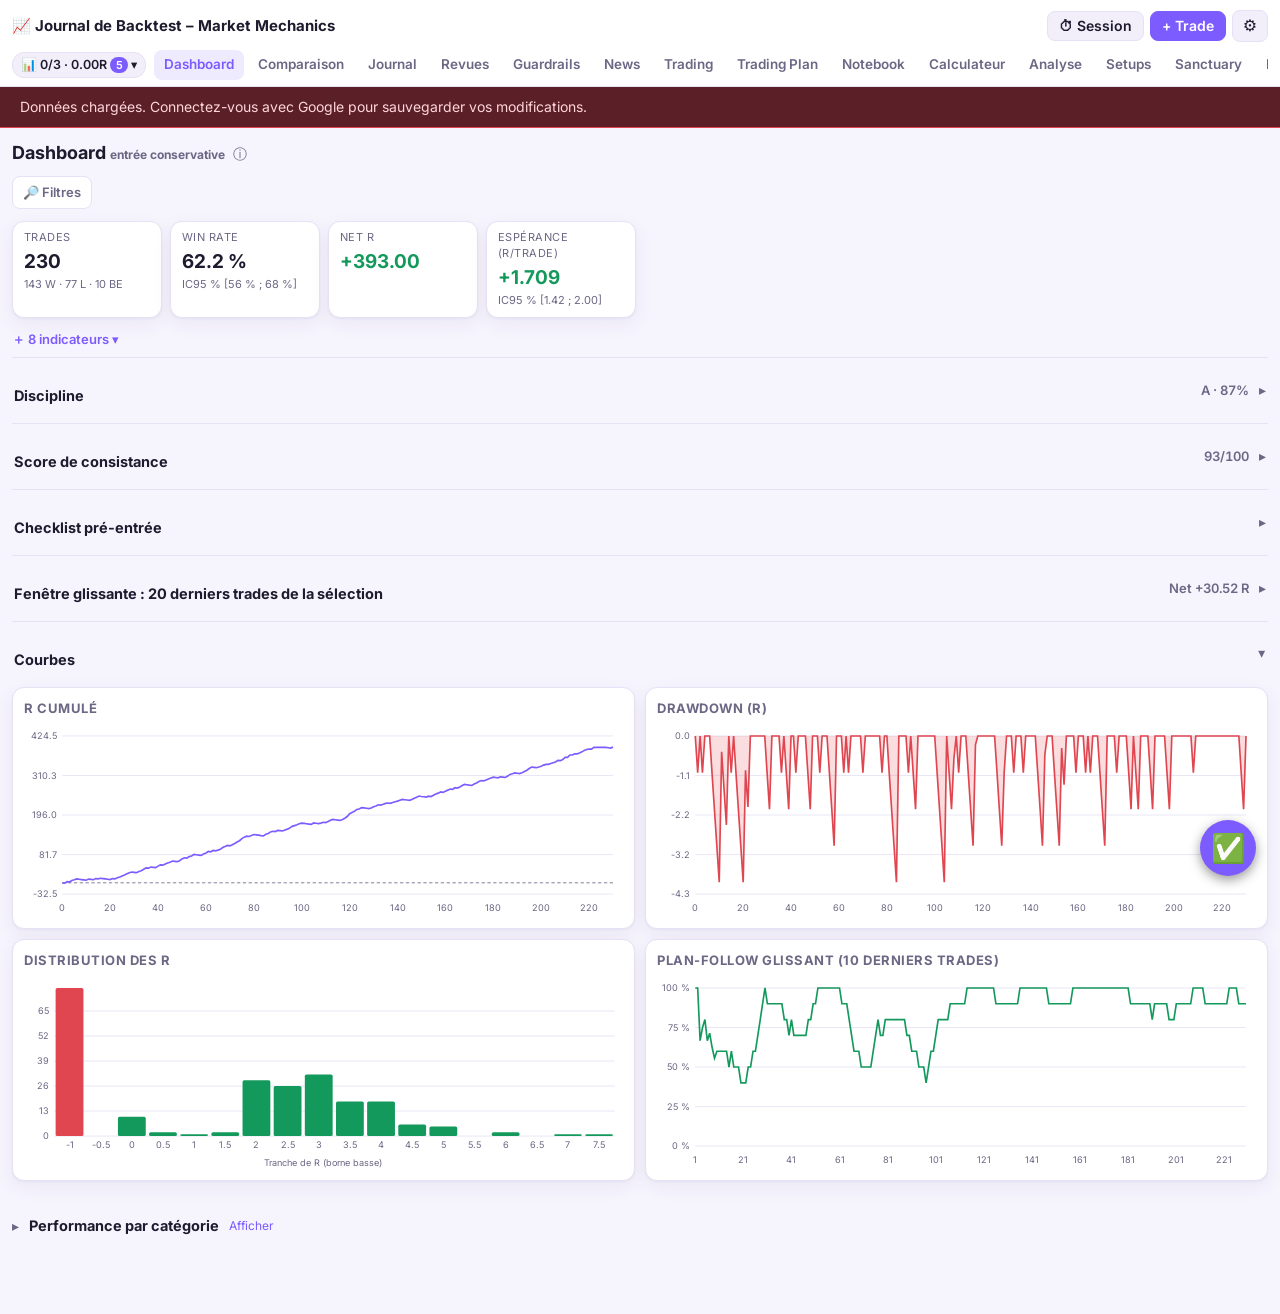
==== commit 605e2f6b: "Add files via upload" ====
--- a/index.html
+++ b/index.html
@@ -11,7 +11,7 @@
 })();
 </script>
 <meta charset="utf-8">
-<script>try{var _t=localStorage.getItem('journal_theme_v1');if(_t&&_t!=='auto')document.documentElement.setAttribute('data-theme',_t);}catch(e){}</script>
+<script>try{var _t=localStorage.getItem('journal_theme_v1');if(_t&&_t!=='auto')document.documentElement.setAttribute('data-theme',_t);if(localStorage.getItem('journal_compact_v1')!=='0')document.documentElement.setAttribute('data-compact','');}catch(e){}</script>
 <link rel="preconnect" href="https://fonts.googleapis.com"><link href="https://fonts.googleapis.com/css2?family=Inter:wght@400;500;600;700&display=swap" rel="stylesheet">
 <meta name="viewport" content="width=device-width, initial-scale=1, viewport-fit=cover">
 <meta name="referrer" content="no-referrer">
--- a/style.css
+++ b/style.css
@@ -527,3 +527,166 @@
 .jc-rev .chip{display:inline-block;margin-bottom:0}
 .san-hero{padding:28px 0 40px}
 .jc-ahead{cursor:pointer}
+/* V6 */
+.cat-fold>summary{display:flex;align-items:center;gap:10px;cursor:pointer;list-style:none}
+.cat-fold>summary::-webkit-details-marker{display:none}
+.cat-fold>summary h2{margin:22px 0 12px}
+.cat-fold>summary::before{content:'▸';color:var(--muted);transition:transform .15s;display:inline-block;margin-top:10px}
+.cat-fold[open]>summary::before{transform:rotate(90deg)}
+.cat-hint::after{content:'Afficher';font-size:12px;color:var(--accent);margin-top:10px;display:inline-block}
+.cat-fold[open] .cat-hint::after{content:'Masquer'}
+.cons{display:flex;gap:22px;align-items:flex-start;flex-wrap:wrap}
+.cons-ring{width:130px;height:130px;border-radius:50%;background:conic-gradient(var(--c) calc(var(--p)*1%),var(--line) 0);display:flex;align-items:center;justify-content:center;flex:none}
+.cons-ring>div{width:100px;height:100px;border-radius:50%;background:var(--panel);display:flex;flex-direction:column;align-items:center;justify-content:center}
+.cons-ring b{font-size:32px;line-height:1}.cons-ring span{font-size:12px;color:var(--muted)}
+.cons-main{flex:1;min-width:240px}
+.cons-lbl{font-size:18px;font-weight:700}
+.cons-comps{display:grid;grid-template-columns:repeat(auto-fit,minmax(220px,1fr));gap:12px;margin-top:12px}
+.cons-ch{display:flex;justify-content:space-between;font-size:13px;margin-bottom:4px}
+.cons-bar{height:6px;background:var(--line);border-radius:3px;overflow:hidden;margin-bottom:4px}
+.cons-bar span{display:block;height:100%}
+.cons-tip{margin:12px 0 0}
+.grid2>*{min-width:0}
+@media(max-width:760px){.grid2{grid-template-columns:minmax(0,1fr)!important}}
+/* V7 : liens setups manqués */
+.ml-rows{display:flex;flex-direction:column;gap:6px;margin:6px 0}
+.ml-row{display:grid;grid-template-columns:minmax(0,1.4fr) minmax(0,1fr) auto;gap:6px}
+.ml-row input{min-width:0}
+.ml-view{display:grid;grid-template-columns:repeat(auto-fill,minmax(150px,1fr));gap:8px;margin-top:8px}
+.ml-item{display:flex;flex-direction:column;gap:4px;font-size:12px;color:var(--text);text-decoration:none;border:1px solid var(--line);border-radius:8px;padding:4px;background:var(--panel)}
+.ml-item img{width:100%;height:90px;object-fit:cover;border-radius:6px}
+.ml-ph{height:90px;display:flex;align-items:center;justify-content:center;background:var(--panel2);border-radius:6px;font-size:24px}
+@media(max-width:600px){.ml-row{grid-template-columns:1fr auto}.ml-row .ml-note{grid-column:1/2;grid-row:2}}
+/* V8 : progression du formulaire, alertes news */
+.fp-bar{position:sticky;top:-1px;z-index:5;background:var(--panel);border:1px solid var(--line);border-radius:10px;padding:8px 12px;margin:6px 0 12px;box-shadow:var(--shadow,0 2px 6px rgba(0,0,0,.15))}
+.fp-top{display:flex;align-items:baseline;gap:8px}
+.fp-top b{font-size:18px}
+.fp-lbl{color:var(--muted);font-size:13px;flex:1}
+.fp-more{border:0;background:none;color:var(--accent);font:inherit;font-size:13px;cursor:pointer;padding:0}
+.fp-track{height:8px;background:var(--line);border-radius:4px;overflow:hidden;margin-top:6px}
+.fp-track span{display:block;height:100%;width:0;transition:width .3s ease,background-color .3s}
+.fp-track span.low{background:var(--loss)}.fp-track span.mid{background:var(--be)}.fp-track span.ok{background:var(--win)}
+.fp-miss{display:flex;flex-wrap:wrap;gap:6px;margin-top:8px}
+.fp-miss button{border:1px solid var(--line);background:var(--panel2);color:var(--text);border-radius:14px;padding:3px 10px;font:inherit;font-size:12px;cursor:pointer}
+.na-next{margin:6px 0 0;padding-left:18px;font-size:13px}
+@media (prefers-reduced-motion:reduce){.fp-track span{transition:none}}
+.fp-miss{max-height:92px;overflow:auto}
+.nc-modal .actions{flex-wrap:wrap;justify-content:flex-end}
+/* V9 */
+.cl-secs{display:grid;grid-template-columns:repeat(auto-fit,minmax(220px,1fr));gap:12px;margin-top:12px}
+.tpe-wrap{display:flex;flex-direction:column;gap:12px}
+.tpe-sec{border:1px solid var(--line);border-radius:10px;padding:10px 12px}
+.tpe-legend{display:flex;align-items:center;gap:6px;width:calc(100% - 4px);padding:0 4px}
+.tpe-legend .tp-title{flex:1;font-weight:700;font-size:14px;border:1px solid transparent;background:transparent;min-width:0}
+.tpe-legend .tp-title:focus{border-color:var(--line);background:var(--panel)}
+.tpe-tools{display:flex;gap:4px}
+.tpe-row{display:flex;gap:6px;margin-bottom:6px;align-items:center;border-radius:8px}
+.tpe-row input[type=text]{flex:1;min-width:0}
+.tpe-row select.tpe-move{width:130px;font-size:12px}
+.tpe-handle{cursor:grab;color:var(--muted);font-size:16px;padding:0 2px;user-select:none}
+.tpe-row.dragging{opacity:.4}
+.tpe-row.drop-before{box-shadow:0 -3px 0 0 var(--accent)}
+@media(max-width:600px){.tpe-handle{display:none}.tpe-row{flex-wrap:wrap}.tpe-row input[type=text]{flex:1 1 100%}.tpe-row select.tpe-move{flex:1;width:auto}}
+/* ===== V10 : en-tête compact, sections repliables, formulaire en étapes, mode compact, Session ===== */
+.top[data-v10]{display:block;padding:6px max(12px,env(safe-area-inset-right,0px)) 0 max(12px,env(safe-area-inset-left,0px));gap:0}
+.top-row{display:flex;align-items:center;gap:8px;min-height:40px}
+.top-row .brand{flex:1;min-width:0;white-space:nowrap;overflow:hidden;text-overflow:ellipsis;font-size:15px}
+.top-acts{display:flex;gap:6px;align-items:center;flex:none}
+.top-acts .btn{padding:6px 11px;text-decoration:none;line-height:1.2}
+.top-gear{font-size:16px;padding:5px 10px!important}
+.top-row2{display:flex;align-items:center;gap:8px;padding:4px 0 6px;min-width:0}
+.top-row2 .gr-bar{flex:none;padding:0;flex-wrap:nowrap;max-width:60%;overflow-x:auto;scrollbar-width:none}
+.top-row2 .gr-bar::-webkit-scrollbar{display:none}
+.top-row2 nav{flex:1 1 auto!important;order:0!important;min-width:0;overflow-x:auto;scrollbar-width:none;padding:0!important}
+.top-row2 nav::-webkit-scrollbar{display:none}
+.top-row2 nav a{padding:5px 10px;font-size:13.5px}
+.gr-sum{cursor:pointer;border:1px solid var(--line);background:var(--panel2);color:var(--text);font:inherit;font-size:12.5px;font-weight:600;white-space:nowrap}
+.gr-sum.has-warn{border-color:var(--be)}
+.gr-cnt{display:inline-block;min-width:18px;padding:0 5px;border-radius:9px;background:var(--accent);color:#fff;font-size:11px;text-align:center;line-height:16px}
+.gr-sum.has-warn .gr-cnt{background:var(--be)}
+.gr-drawer{position:absolute;left:max(12px,env(safe-area-inset-left,0px));right:max(12px,env(safe-area-inset-right,0px));top:100%;margin-top:4px;background:var(--panel);border:1px solid var(--line);border-radius:12px;box-shadow:0 10px 30px rgba(0,0,0,.18);padding:10px;display:flex;flex-wrap:wrap;gap:6px;z-index:40;max-width:620px}
+.top-menu{position:absolute;right:max(12px,env(safe-area-inset-right,0px));top:46px;background:var(--panel);border:1px solid var(--line);border-radius:12px;box-shadow:0 10px 30px rgba(0,0,0,.18);padding:10px 12px;z-index:41;min-width:250px;display:flex;flex-direction:column;gap:10px}
+.tm-row{display:flex;align-items:center;justify-content:space-between;gap:12px;font-size:13px}
+.tm-auth{flex-wrap:wrap;justify-content:flex-start;border-top:1px solid var(--line);padding-top:10px}
+.top-menu .theme-sel{margin:0}
+body.session-mode .top{display:none}
+@media(max-width:600px){.top-lbl{display:none}.top-row2 .gr-bar{max-width:58%}}
+/* sections repliables */
+details.fold{border-top:1px solid var(--line);margin:0}
+details.fold>summary{display:flex;align-items:center;gap:10px;cursor:pointer;list-style:none;padding:12px 2px}
+details.fold>summary::-webkit-details-marker{display:none}
+details.fold>summary h2{margin:0;flex:1;min-width:0}
+details.fold>summary::after{content:'▸';color:var(--muted);transition:transform .15s}
+details.fold[open]>summary::after{transform:rotate(90deg)}
+.fold-h{color:var(--muted);font-size:13px;font-weight:600;font-variant-numeric:tabular-nums;white-space:nowrap}
+.fold-b{padding:0 0 16px}
+.fold-b>h2:first-child{margin-top:0}
+details.filt{margin:0 0 12px}
+details.filt>summary{cursor:pointer;list-style:none;display:inline-flex;gap:8px;align-items:center;font-size:13px;font-weight:600;color:var(--muted);padding:6px 10px;border:1px solid var(--line);border-radius:8px;background:var(--panel)}
+details.filt>summary::-webkit-details-marker{display:none}
+details.filt[open]>summary{margin-bottom:10px}
+.kpis-trim:not(.kpis-open)>.kpi:nth-child(n+5){display:none}
+.kpi-more{margin:8px 0 4px;background:none;border:0;color:var(--accent);font:inherit;font-size:13px;font-weight:600;cursor:pointer;padding:4px 0}
+/* aide ⓘ */
+.info-i{border:0;background:none;color:var(--muted);font-size:14px;cursor:pointer;padding:0 4px;margin-left:4px;vertical-align:middle;line-height:1;font-weight:400;text-transform:none;letter-spacing:0}
+.info-i:hover,.info-i.on{color:var(--accent)}
+.help-text{font-size:12.5px}
+/* taille d'échantillon */
+.nb{display:inline-block;font-size:10px;font-weight:700;padding:0 5px;border-radius:6px;background:color-mix(in srgb,var(--be) 18%,transparent);color:var(--be);vertical-align:middle;letter-spacing:0;text-transform:none;white-space:nowrap}
+tr.low td{opacity:.62}tr.low td .nb{opacity:1}
+/* revues */
+.rh-ok{color:var(--win);font-weight:600}.rh-todo{color:var(--be);font-weight:600}
+/* corrélation */
+.scatter{width:100%;max-width:520px;height:auto;display:block;margin-top:8px}
+.scatter text{font-size:9px;fill:var(--muted)}.scatter .sc-g{stroke:var(--line);stroke-width:1}
+.scatter .sc-w{fill:var(--win);opacity:.8}.scatter .sc-l{fill:var(--loss);opacity:.8}.scatter .sc-b{fill:var(--be)}
+.cc-verdict{margin:10px 0 0}
+/* formulaire en étapes */
+.form.form-steps{display:flex;flex-direction:column;gap:8px}
+.fstep-top{display:flex;flex-direction:column;gap:6px}
+details.fstep{border:1px solid var(--line);border-radius:10px;background:var(--panel)}
+details.fstep>summary{display:flex;align-items:center;gap:10px;padding:11px 14px;cursor:pointer;list-style:none;font-weight:700;font-size:14px}
+details.fstep>summary::-webkit-details-marker{display:none}
+details.fstep>summary::after{content:'▸';color:var(--muted);transition:transform .15s}
+details.fstep[open]>summary::after{transform:rotate(90deg)}
+.fstep-t{flex:1}
+.fstep-c{font-size:12px;color:var(--muted);font-variant-numeric:tabular-nums;padding:1px 7px;border-radius:8px;background:var(--panel2)}
+.fstep-c.ok{color:var(--win)}
+.fstep-b{padding:4px 14px 14px}
+.fstep-b>.wide,.fstep-b>.emo-field,.fstep-b>p{grid-column:1/-1}
+/* mode Session */
+.ses{display:flex;flex-direction:column;gap:12px;max-width:900px;margin:0 auto}
+.ses-head{display:flex;align-items:center;gap:12px;flex-wrap:wrap}
+.ses-head>div:first-child{flex:1}
+.ses-clock{font-size:26px;font-variant-numeric:tabular-nums}
+.ses-kz{font-weight:700;font-size:13px;padding:4px 10px;border-radius:20px;background:var(--panel2)}
+.ses-kz.in{color:var(--win)}.ses-kz.out{color:var(--muted)}
+.ses-grid{display:grid;grid-template-columns:repeat(auto-fit,minmax(240px,1fr));gap:12px}
+.ses-nums{display:grid;grid-template-columns:repeat(3,1fr);gap:8px}
+.ses-nums>div{display:flex;flex-direction:column}
+.ses-nums .l{font-size:11px;color:var(--muted);text-transform:uppercase;letter-spacing:.04em}
+.ses-nums b{font-size:20px;font-variant-numeric:tabular-nums}
+.ses-nums .s{font-size:11px;color:var(--muted)}
+.ses-ev{padding:4px 0;border-bottom:1px solid var(--line);font-size:13px}.ses-ev:last-child{border:0}
+.ses-ev .ccy{font-weight:700;color:var(--accent)}
+.ses-cl p{margin:0 0 8px}
+.ses-focus{display:flex;flex-wrap:wrap;gap:6px}
+.ses-focus:empty{display:none}
+.ses-calc .card{margin:0!important;padding:0;border:0;box-shadow:none;background:none}
+.ses-new{padding:14px;font-size:16px}
+/* mode compact */
+:root[data-compact] main{padding:12px max(12px,env(safe-area-inset-right,0px)) 70px max(12px,env(safe-area-inset-left,0px))}
+:root[data-compact] h1{font-size:18px;margin:0 0 10px}
+:root[data-compact] h2{font-size:14.5px;margin:18px 0 8px}
+:root[data-compact] .kpis{gap:8px;grid-template-columns:repeat(auto-fill,minmax(150px,1fr))}
+:root[data-compact] .kpi{padding:8px 11px}
+:root[data-compact] .kpi .v{font-size:19px}
+:root[data-compact] .card{padding:11px}
+:root[data-compact] .grid2{gap:10px}
+:root[data-compact] .note{margin:8px 0;padding:7px 11px}
+:root[data-compact] .bar{gap:8px;margin-bottom:10px}
+:root[data-compact] .modal{padding:12px 12px 16px}
+:root[data-compact] details.fold>summary{padding:9px 2px}
+@media(max-width:600px){:root[data-compact] .kpis{grid-template-columns:1fr 1fr}}
+.gr-drawer[hidden],.top-menu[hidden]{display:none!important}
+.fp-miss[hidden]{display:none!important}
